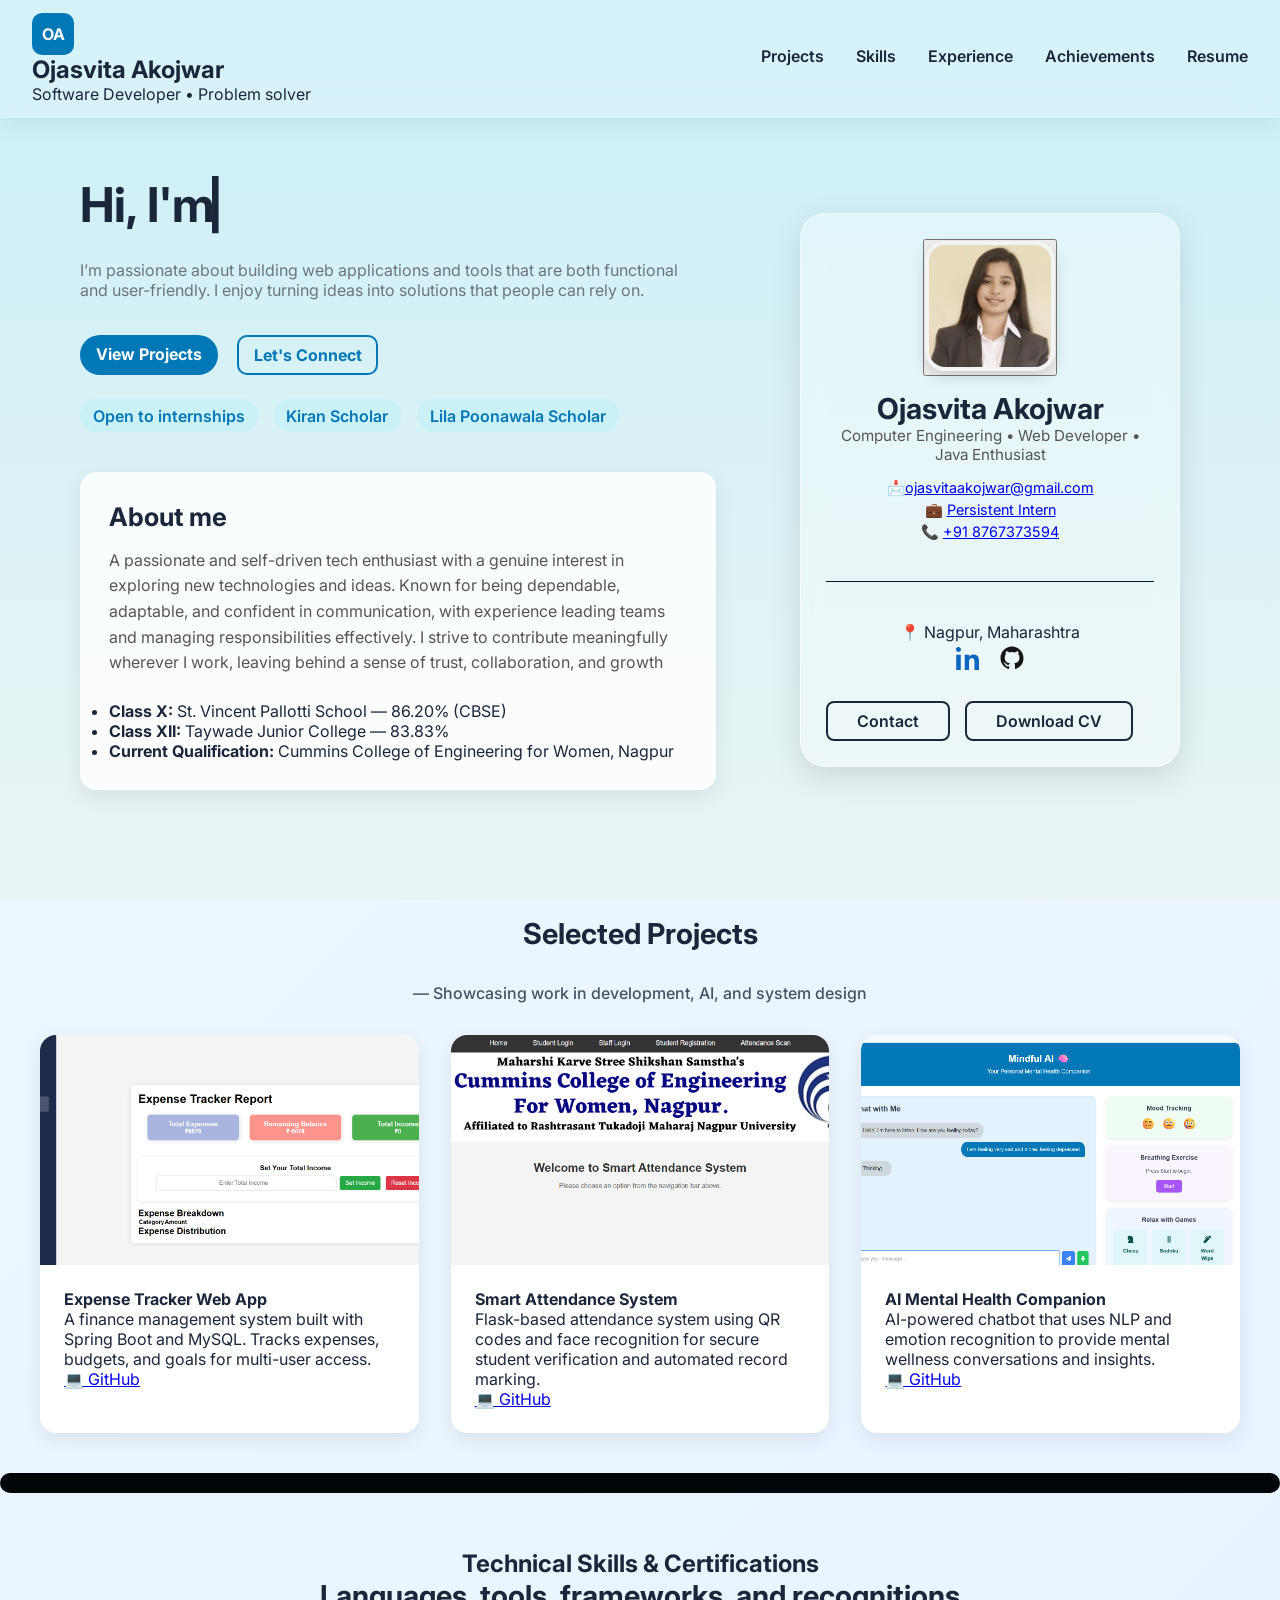
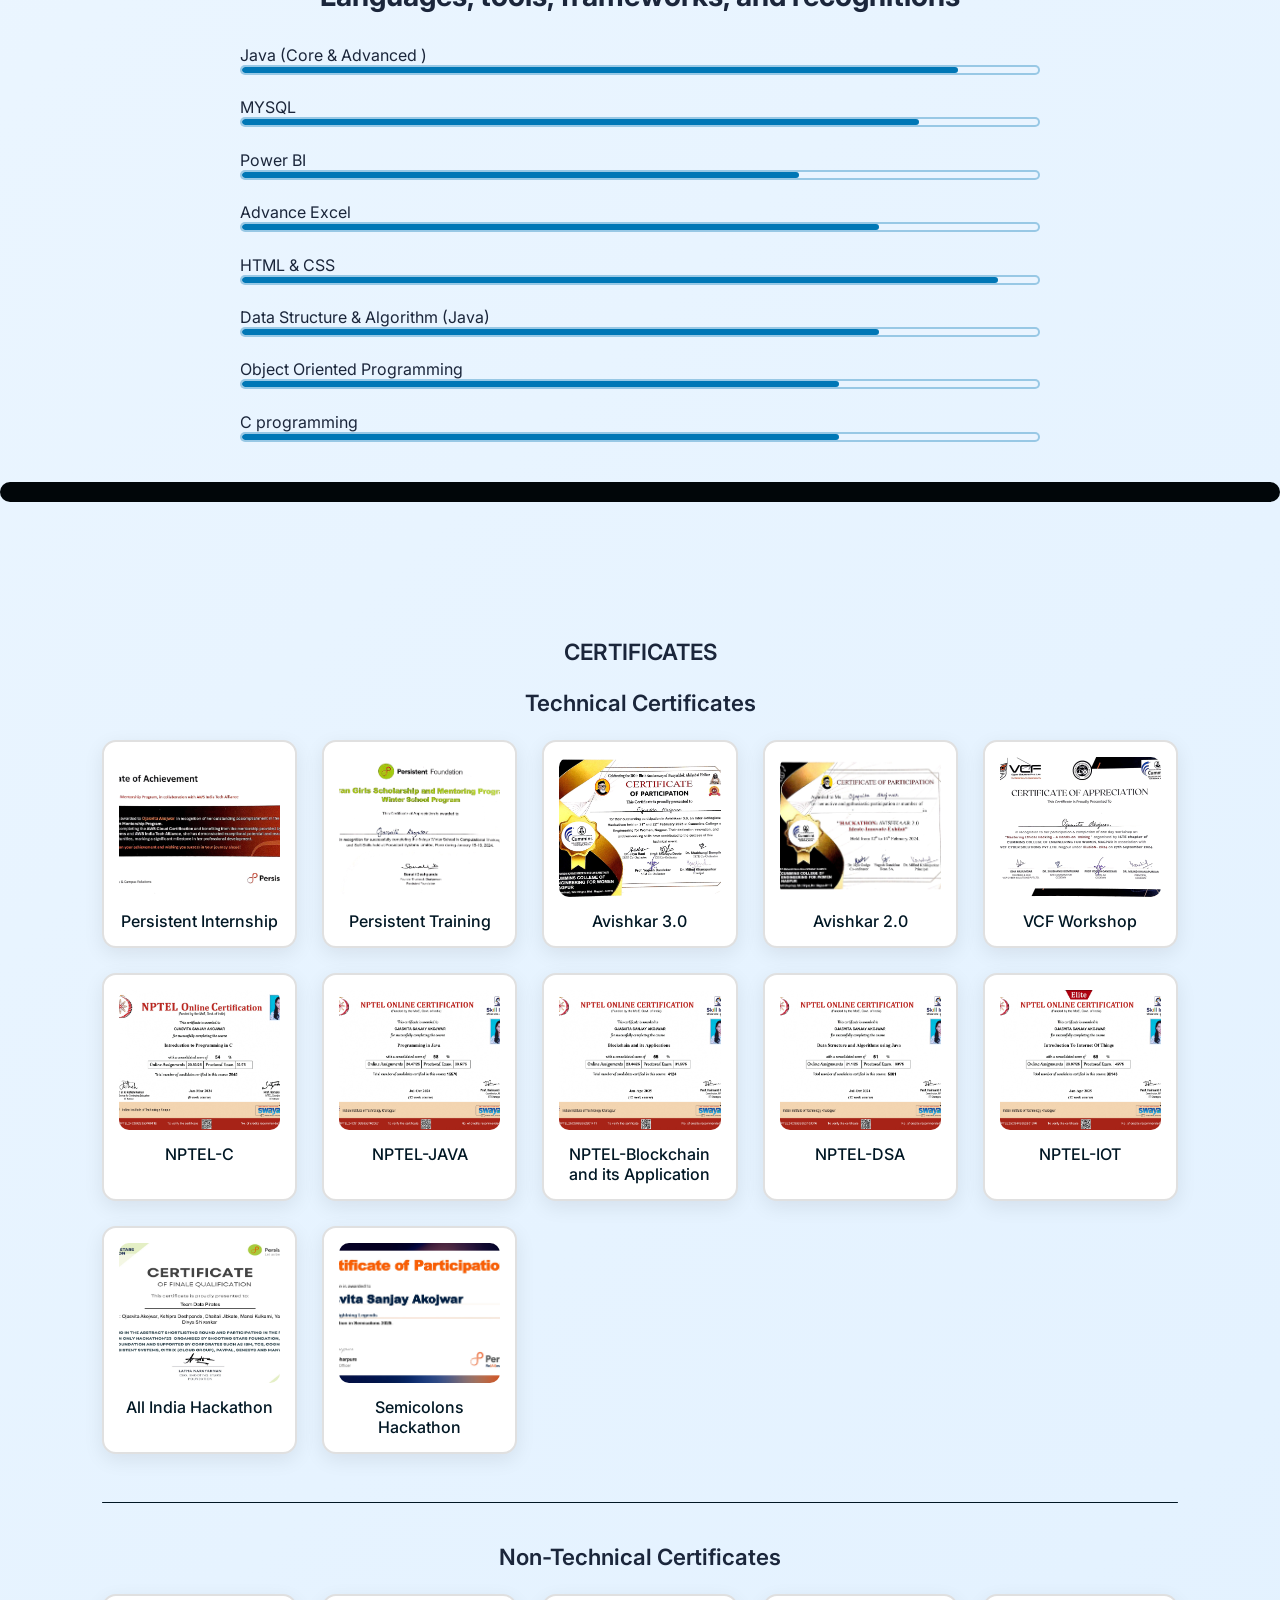
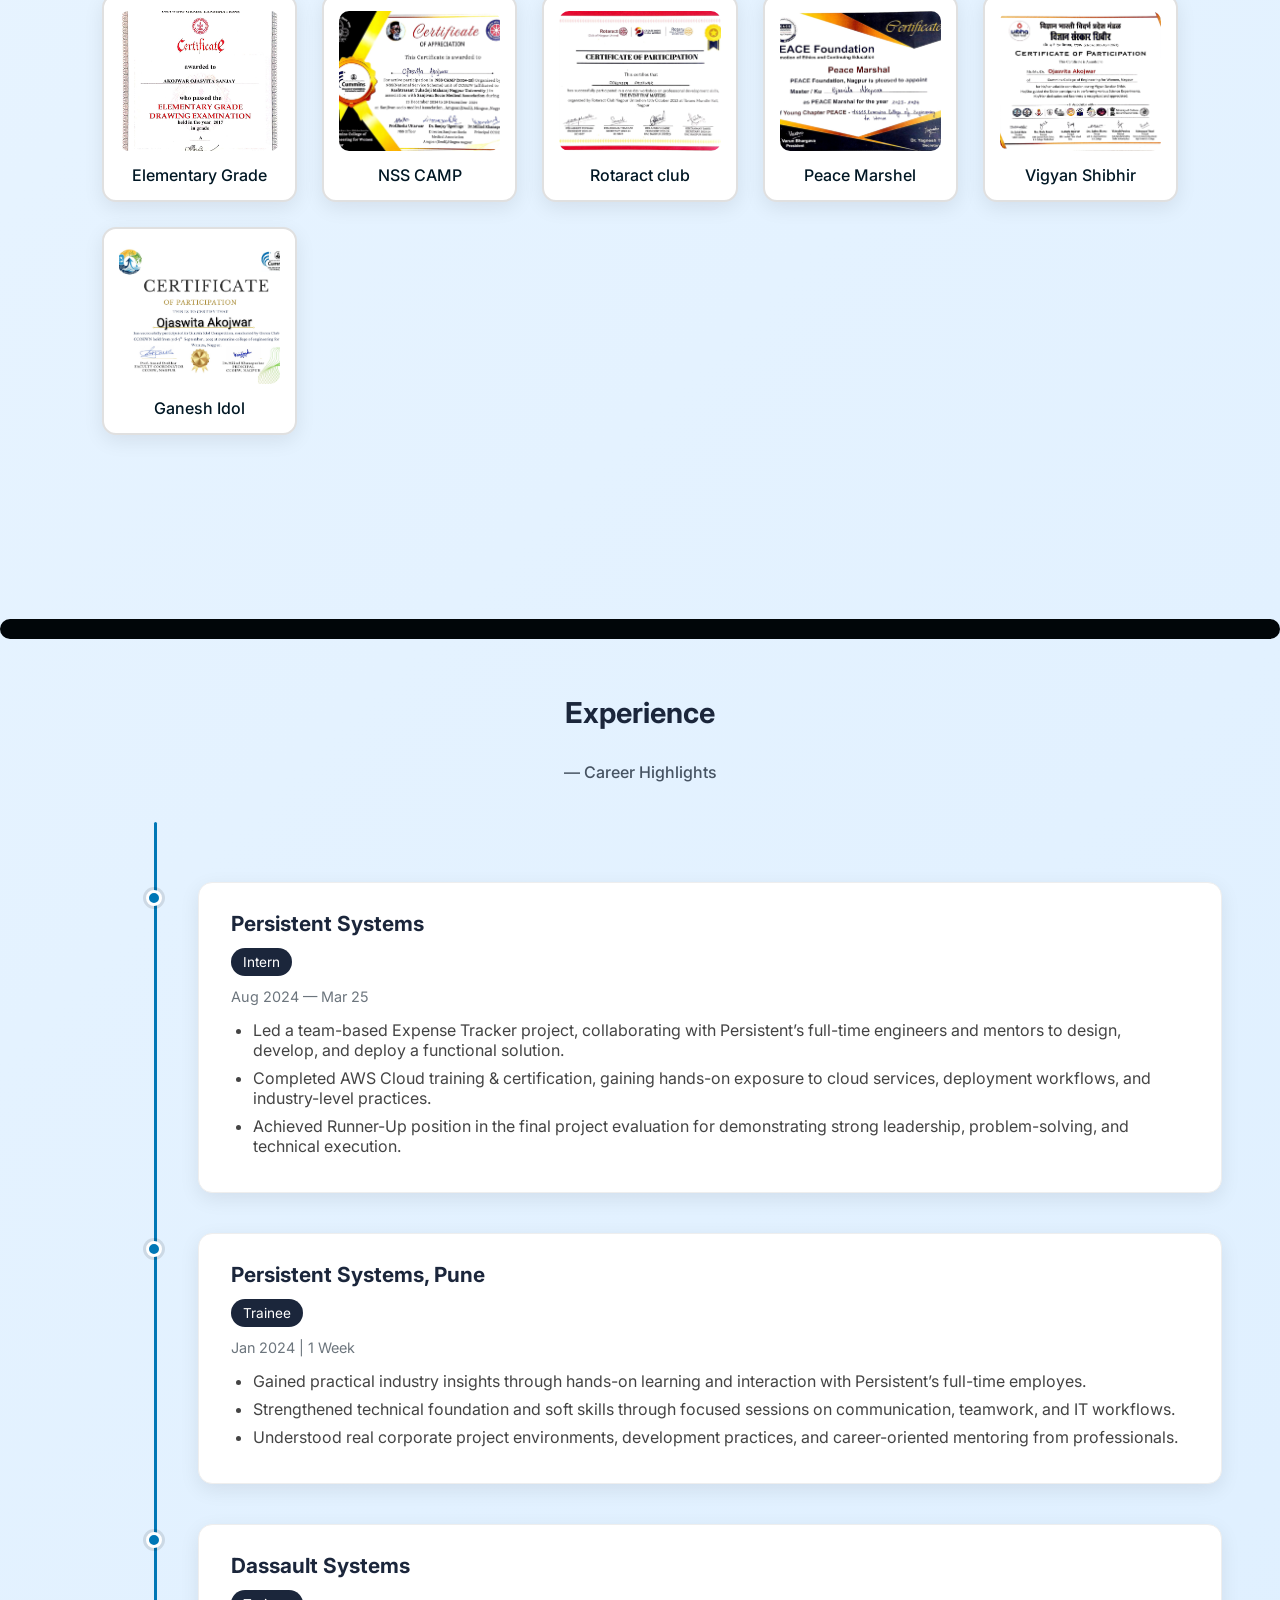
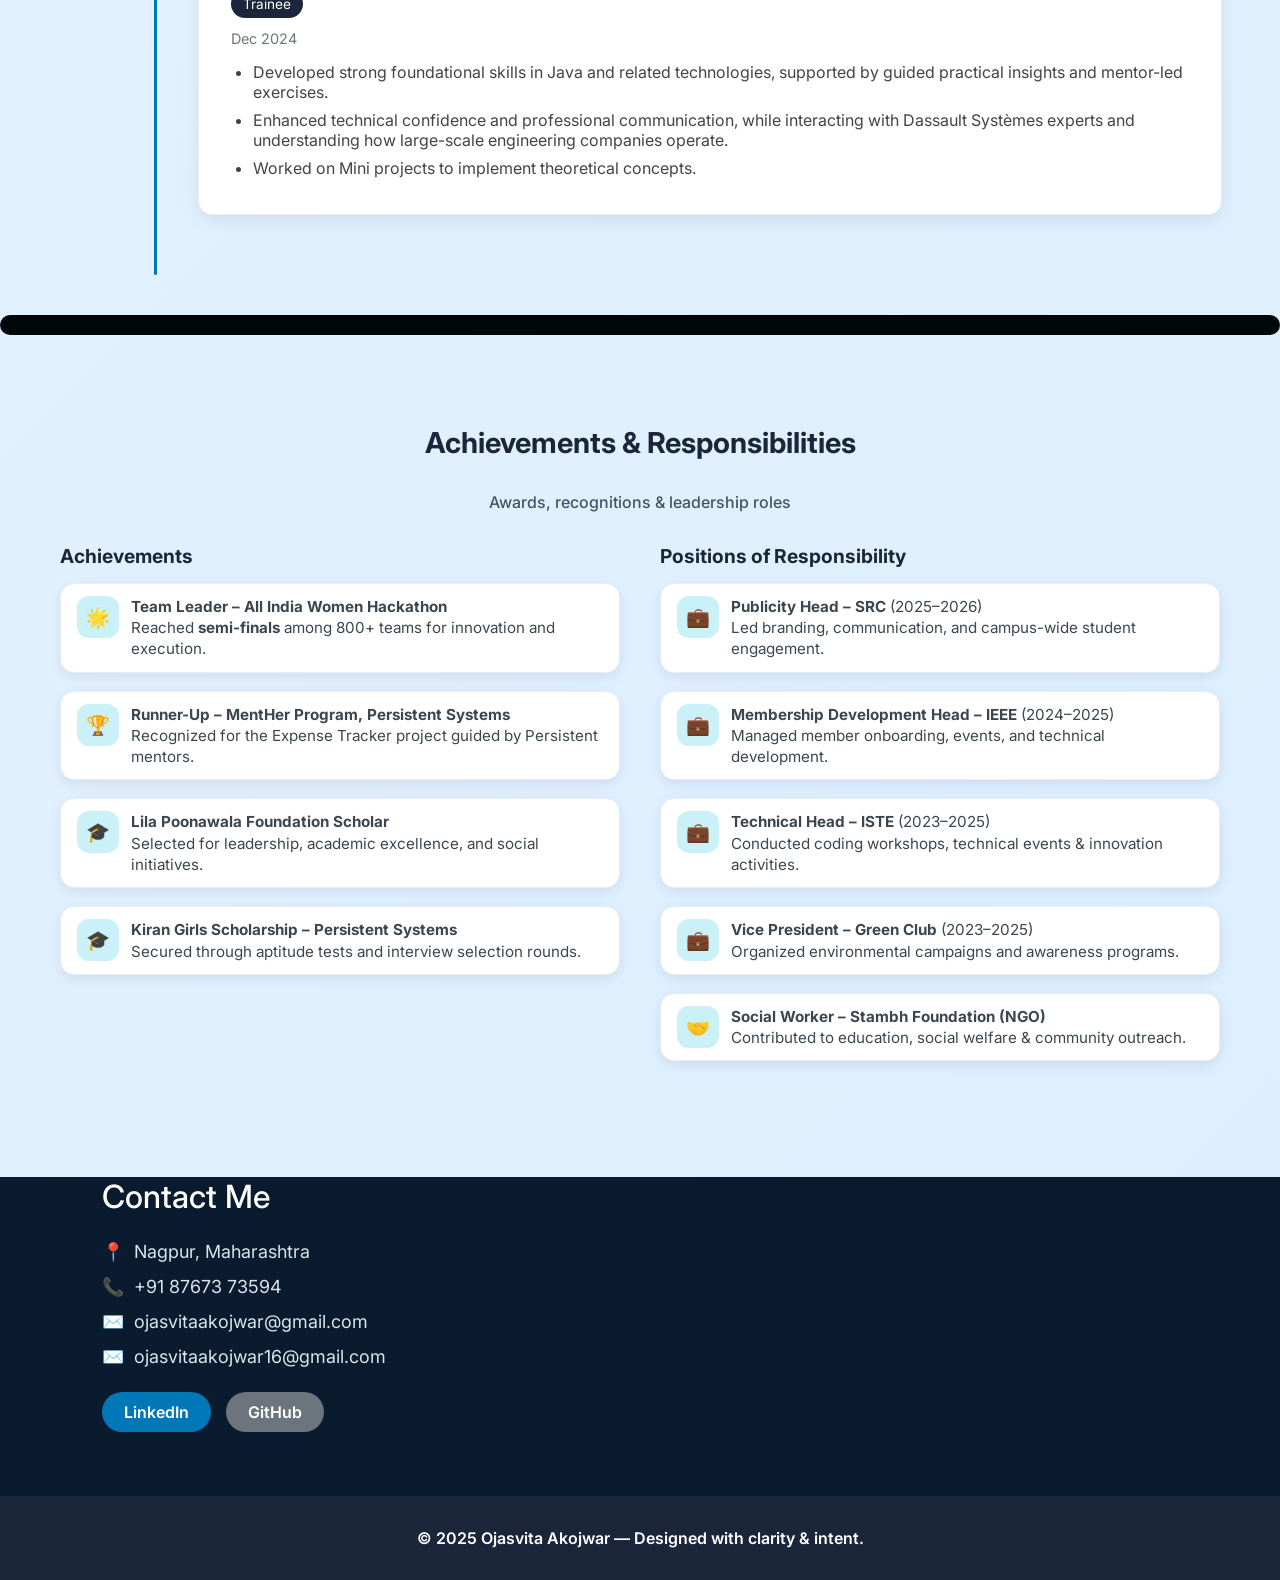
==== index.html @ 150f3ed6 "Final version ready for deployment" ====
<!doctype html>
<html lang="en">
<head>
  <meta charset="utf-8" />
  <meta name="viewport" content="width=device-width, initial-scale=1" />
  <title>Ojasvita Akojwar — Portfolio</title>
  <link href="https://fonts.googleapis.com/css2?family=Inter:wght@300;400;600;700;800&display=swap" rel="stylesheet">
  <link rel="stylesheet" href="style.css">
</head>

<body>
  <!-- NAVBAR -->
  <nav class="nav">
    <div class="container nav-inner">
      <div class="brand">
        <div class="logo-mark">OA</div>
        <div>
          <h1>Ojasvita Akojwar</h1>
          <p>Software Developer • Problem solver</p>
        </div>
      </div>

      <div class="nav-links">
        <a href="#projects">Projects</a>
        <a href="#skills">Skills</a>
        <a href="#experience">Experience</a>
        <a href="#achievements">Achievements</a>
           <a href="resume.pdf">Resume</a>
      </div>
    </div>
  </nav>

  <main class="container">
    <!-- HERO -->
    <header class="hero">
      <div class="hero-left">
      <h2 id="typed-sentence"></h2>


        <p class="lead">I’m passionate about building web applications and tools that are both functional and user-friendly. I enjoy turning ideas into solutions that people can rely on.</p>

        <div class="ctas">
          <a href="#projects" class="btn-primary">View Projects</a>
          <a href="#contact" class="btn-outline">Let's Connect</a>
        </div>

        <div class="chips">
          <div class="chip">Open to internships</div>
          <div class="chip">Kiran Scholar</div>
          <div class="chip">Lila Poonawala Scholar</div>
        </div>

        <div class="about">
          <div class="about-text">
            <h4>About me</h4>
            <p>A passionate and self-driven tech enthusiast with a genuine interest in
 exploring new technologies and ideas. Known for being dependable,
 adaptable, and confident in communication, with experience leading
 teams and managing responsibilities effectively. I strive to contribute
 meaningfully wherever I work, leaving behind a sense of trust,
 collaboration, and growth</p>
     <ul>
  <li><strong>Class X:</strong> St. Vincent Pallotti School — 86.20% (CBSE)</li>
  <li><strong>Class XII:</strong> Taywade Junior College — 83.83%</li>
  <li><strong>Current Qualification:</strong> Cummins College of Engineering for Women, Nagpur</li>
</ul>
          </div>
        </div>
      </div>

    <!-- Contact Card (replace existing hero-card contents with this) -->
    <div class="contact-card pro">
  <button class="photo-btn">
    <img id="profilePhoto" src="profile.jpg" alt="Ojasvita">
  </button>

  <h2 class="contact-name">Ojasvita Akojwar</h2>
  <p class="contact-tagline">Computer Engineering • Web Developer • Java Enthusiast</p>
  
 

  <div class="contact-info">
    <p>📩<a href="mailto:ojasvitaakojwar@gmail.com">ojasvitaakojwar@gmail.com</a></p>
    <p>💼 <a href="tel:+918767373594">Persistent Intern</a></p>
    <p>📞 <a href="tel:+918767373594">+91 8767373594</a></p>
    <p> <div class="divider"></div>📍 Nagpur, Maharashtra</p>
  </div>

  <div class="social-icons">
    <a href="https://www.linkedin.com/in/ojasvita-akojwar-b08a71256" target="_blank"><svg height="24" width="24" viewBox="0 0 24 24" fill="#0A66C2">
  <path d="M4.98 3.5C4.98 4.88 3.86 6 2.5 6S0 4.88 0 3.5 1.12 1 2.5 1s2.48 1.12 2.48 2.5zM.22 8.75h4.55V24H.22V8.75zM8.75 8.75h4.36v2.08h.06c.61-1.15 2.11-2.37 4.34-2.37 4.64 0 5.5 3.05 5.5 7.01V24h-4.55v-7.59c0-1.81-.03-4.14-2.52-4.14-2.52 0-2.9 1.96-2.9 3.99V24H8.75V8.75z"></path>
</svg>
</a>
    <a href="https://github.com/Ojasvita16/My-Projects" target="_blank"><svg height="24" width="24" viewBox="0 0 24 24" fill="#171515">
  <path d="M12 .5C5.73.5.5 5.73.5 12c0 5.08 3.29 9.39 7.86 10.92.58.11.79-.25.79-.56 0-.28-.01-1.02-.02-2-3.2.69-3.88-1.54-3.88-1.54-.53-1.33-1.3-1.68-1.3-1.68-1.06-.73.08-.72.08-.72 1.17.08 1.79 1.2 1.79 1.2 1.04 1.79 2.73 1.27 3.4.97.11-.75.41-1.27.74-1.56-2.55-.29-5.23-1.27-5.23-5.65 0-1.25.45-2.27 1.19-3.07-.12-.29-.52-1.47.11-3.06 0 0 .97-.31 3.18 1.17a11.1 11.1 0 0 1 5.8 0c2.2-1.48 3.17-1.17 3.17-1.17.64 1.59.24 2.77.12 3.06.74.8 1.19 1.82 1.19 3.07 0 4.39-2.69 5.35-5.25 5.63.42.36.8 1.08.8 2.18 0 1.58-.02 2.86-.02 3.25 0 .31.21.67.8.55A10.99 10.99 0 0 0 23.5 12c0-6.27-5.23-11.5-11.5-11.5z"/>
</svg>
</a>
 
  </div>

  <div class="contact-buttons">
    <a href="#contact" class="btn-outline-dark">Contact</a>
    <a href="Resume.pdf" target="_blank" class="btn-outline-dark">Download CV</a>
  </div>
</div>
 
    </header>
   

<!-- FULL SCREEN MODAL -->
<div id="photoModal" class="photo-modal">
  <button id="modalClose" class="modal-close">&times;</button>
  <img id="modalImage" alt="Profile Fullscreen">
</div>

<!-- 💻 PROJECTS SECTION -->


<section id="projects">
  
  <div class="section-title">
    <h3>Selected Projects</h3>
    <p>— Showcasing work in development, AI, and system design</p>
  </div>

  <div class="projects-grid">
    <!-- Project 1 -->
    <div class="project-card">
      <div class="project-img">
        <img src="expense-tracker.jpg" alt="Expense Tracker">
      </div>
      <div class="project-content">
        <h4>Expense Tracker Web App</h4>
        <p>A finance management system built with Spring Boot and MySQL.  
          Tracks expenses, budgets, and goals for multi-user access.</p>
  
        <div class="project-links">
      
          <a href="https://github.com/Ojasvita16/My-Projects" class="btn-code">💻 GitHub</a>
        </div>
      </div>
    </div>

    <!-- Project 2 -->
    <div class="project-card">
      <div class="project-img">
        <img src="qr-attendance.jpg" alt="Smart Attendance System">
      </div>
      <div class="project-content">
        <h4>Smart Attendance System</h4>
        <p>Flask-based attendance system using QR codes and face recognition for  
          secure student verification and automated record marking.</p>
        
        <div class="project-links">
       
          <a href="https://github.com/Ojasvita16/My-Projects" class="btn-code">💻 GitHub</a>
        </div>
      </div>
    </div>

    <!-- Project 3 -->
    <div class="project-card">
      <div class="project-img">
        <img src="mental-health.jpg" alt="AI Mental Health Companion">
      </div>
      <div class="project-content">
        <h4>AI Mental Health Companion</h4>
        <p>AI-powered chatbot that uses NLP and emotion recognition  
          to provide mental wellness conversations and insights.</p>
        <div class="project-links">
        
          <a href="https://github.com/Ojasvita16/My-Projects" class="btn-code">💻 GitHub</a>
        </div>
      </div>
    </div>
  </div>
  
</section>


    <!-- SKILLS -->
  <!-- ========================= -->
<!-- Skills & Certifications -->
<!-- ========================= -->
  <div class="section-divider"></div>
<section id="skills" class="skills-section">

  <div class="section-title">
    <h1>Technical Skills & Certifications</h1>
    <h3>Languages, tools, frameworks, and recognitions</h3>
  </div>

  <!-- TECHNICAL SKILLS -->
  <div class="skills-container">
    <div class="skill-item">
      <span> Java (Core & Advanced )</span>
      <div class="progress-bar"><div class="fill" style="width: 90%;"></div></div>
    </div>

    <div class="skill-item">
      <span>MYSQL</span>
      <div class="progress-bar"><div class="fill" style="width: 85%;"></div></div>
    </div>

     <div class="skill-item">
      <span>Power BI</span>
      <div class="progress-bar"><div class="fill" style="width: 70%;"></div></div>
    </div>

    <div class="skill-item">
      <span>Advance Excel</span>
      <div class="progress-bar"><div class="fill" style="width: 80%;"></div></div>
    </div>

    <div class="skill-item">
      <span> HTML & CSS</span>
      <div class="progress-bar"><div class="fill" style="width: 95%;"></div></div>
    </div>

    <div class="skill-item">
      <span>Data Structure & Algorithm (Java)</span>
      <div class="progress-bar"><div class="fill" style="width: 80%;"></div></div>
    </div>

     <div class="skill-item">
      <span>Object Oriented Programming</span>
      <div class="progress-bar"><div class="fill" style="width: 75%;"></div></div>
    </div>

    <div class="skill-item">
      <span>C programming</span>
      <div class="progress-bar"><div class="fill" style="width: 75%;"></div></div>
    </div>
  </div>

  <!-- CERTIFICATIONS -->
  <!-- ============================= -->
<!--      CERTIFICATES SECTION     -->
<!-- ============================= -->
   <div class="section-divider"></div>
<section id="certificates" class="cert-section">
  
  <div class="container">
        <h1 class="cert-title">CERTIFICATES</h1>
    
<h3 class="cert-subtitle">Technical Certificates</h3>
<div class="cert-grid">

  <div class="cert-card">
    <img src="tech1.jpeg" onclick="openCert(this.src)">
    <p class="cert-label">Persistent Internship</p>
  </div>

  <div class="cert-card">
    <img src="tech2.jpeg" onclick="openCert(this.src)">
    <p class="cert-label">Persistent Training</p>
  </div>

  <div class="cert-card">
    <img src="tech3.jpeg" onclick="openCert(this.src)">
    <p class="cert-label">Avishkar 3.0</p>
  </div>

  <div class="cert-card">
    <img src="tech4.jpeg" onclick="openCert(this.src)">
    <p class="cert-label">Avishkar 2.0</p>
  </div>

    <div class="cert-card">
    <img src="tech6.jpeg" onclick="openCert(this.src)">
    <p class="cert-label">VCF Workshop</p>
  </div>
    <div class="cert-card">
    <img src="tech7.jpg" onclick="openCert(this.src)">
    <p class="cert-label">NPTEL-C </p>
  </div>
  
    <div class="cert-card">
    <img src="tech9.jpg" onclick="openCert(this.src)">
    <p class="cert-label">NPTEL-JAVA</p>
  </div>
    <div class="cert-card">
    <img src="tech10.jpg" onclick="openCert(this.src)">
    <p class="cert-label">NPTEL-Blockchain and its Application</p>
  </div>
    <div class="cert-card">
    <img src="tech11.jpg" onclick="openCert(this.src)">
    <p class="cert-label">NPTEL-DSA</p>
  </div>
    <div class="cert-card">
    <img src="tch12.jpg" onclick="openCert(this.src)">
    <p class="cert-label">NPTEL-IOT</p>
  </div>
    <div class="cert-card">
    <img src="tech13.jpg" onclick="openCert(this.src)">
    <p class="cert-label">All India Hackathon</p>
  </div>
    <div class="cert-card">
    <img src="tech14.jpg" onclick="openCert(this.src)">
    <p class="cert-label">Semicolons Hackathon</p>
  </div>
</div>

<div class="divider"></div>

  
<!-- NON-TECHNICAL CERTIFICATES -->
 <h3 class="cert-subtitle">Non-Technical Certificates</h3>
  <div class="cert-grid">
  <div class="cert-card">
    <img src="ntech0.jpeg" onclick="openCert(this.src)">
    <p class="cert-label">Elementary Grade</p>
  </div>

  <div class="cert-card">
    <img src="ntech1.jpeg" onclick="openCert(this.src)">
    <p class="cert-label">NSS CAMP</p>
  </div>

  <div class="cert-card">
    <img src="ntech3.jpeg" onclick="openCert(this.src)">
    <p class="cert-label">Rotaract club</p>
  </div>

  <div class="cert-card">
    <img src="ntech4.jpeg" onclick="openCert(this.src)">
    <p class="cert-label">Peace Marshel</p>
  </div>

    <div class="cert-card">
    <img src="ntech5.jpeg" onclick="openCert(this.src)">
    <p class="cert-label">Vigyan Shibhir</p>
  </div>
    <div class="cert-card">
    <img src="ntech6.jpeg" onclick="openCert(this.src)">
    <p class="cert-label">Ganesh Idol</p>
  </div>
    </div>
      </div>

</section>






<!-- FULLSCREEN POPUP FOR CERTIFICATES -->
<!-- Fullscreen Modal for Certificates -->
<div id="certModal" class="img-modal">
  <span id="certClose" class="close-btn">&times;</span>
  <img id="certModalImg" class="modal-content">
</div>

<div class="section-divider"></div>
<section id="experience">

  <div class="section-title">
    <h3>Experience</h3>
    <p>— Career Highlights</p>
  </div>

  <div class="timeline">

    <!-- EXPERIENCE 1 -->
    <div class="timeline-item">
      <div class="timeline-dot"></div>
      <div class="timeline-content">
        <h4>Persistent Systems</h4>
        <span class="timeline-role">Intern</span>
        <p class="timeline-duration">Aug 2024 — Mar 25</p>

        <ul>
          <li>Led a team-based Expense Tracker project, collaborating  with Persistent’s full-time engineers and mentors to design, develop, and deploy a functional solution.</li>
          <li>Completed AWS Cloud training & certification, gaining hands-on exposure to cloud services, deployment workflows, and industry-level practices.</li>
          <li>Achieved Runner-Up position in the final project evaluation for demonstrating strong leadership, problem-solving, and technical execution.</li>
        </ul>
      </div>
    </div>

     <div class="timeline-item">
      <div class="timeline-dot"></div>
      <div class="timeline-content">
        <h4>Persistent Systems, Pune</h4>
        <span class="timeline-role">Trainee</span>
        <p class="timeline-duration">Jan 2024 | 1 Week</p>

        <ul>
          <li>Gained practical industry insights through hands-on learning and interaction with Persistent’s full-time employes.</li>
          <li>Strengthened technical foundation and soft skills through focused sessions on communication, teamwork, and IT workflows.</li>
          <li>Understood real corporate project environments, development practices, and career-oriented mentoring from professionals.</li>
        </ul>
      </div>
    </div>

    <!-- EXPERIENCE 3 -->
    <div class="timeline-item">
      <div class="timeline-dot"></div>
      <div class="timeline-content">
        <h4>Dassault Systems</h4>
        <span class="timeline-role">Trainee</span>
        <p class="timeline-duration">Dec 2024</p>

        <ul>
          <li>Developed strong foundational skills in Java and related technologies, supported by guided practical insights and mentor-led exercises.</li>
          <li>Enhanced technical confidence and professional communication, while interacting with Dassault Systèmes experts and understanding how large-scale engineering companies operate.</li>
          <li>Worked on Mini projects to implement theoretical concepts.</li>
        </ul>
      </div>
    </div>

  </div>
</section>

    <!-- ACHIEVEMENTS -->
     <div class="section-divider"></div>
   <section id="achievements">
  <div class="section-title">
    <h3>Achievements & Responsibilities</h3>
    <p>Awards, recognitions & leadership roles</p>
  </div>

  <div class="achievements-wrapper">

    <!-- Achievements Column -->
    <div class="achievements-col">
      <h4 class="sub-heading">Achievements</h4>

      <div class="achv-card">
        <span class="achv-icon">🌟</span>
        <p><b>Team Leader – All India Women Hackathon</b><br>
        Reached <b>semi-finals</b> among 800+ teams for innovation and execution.</p>
      </div>

      <div class="achv-card">
        <span class="achv-icon">🏆</span>
        <p><b>Runner-Up – MentHer Program, Persistent Systems</b><br>
        Recognized for the Expense Tracker project guided by Persistent mentors.</p>
      </div>

      <div class="achv-card">
        <span class="achv-icon">🎓</span>
        <p><b>Lila Poonawala Foundation Scholar</b><br>
        Selected for leadership, academic excellence, and social initiatives.</p>
      </div>

      <div class="achv-card">
        <span class="achv-icon">🎓</span>
        <p><b>Kiran Girls Scholarship – Persistent Systems</b><br>
        Secured through aptitude tests and interview selection rounds.</p>
      </div>
    </div>

    <!-- Positions of Responsibility Column -->
    <div class="achievements-col">
      <h4 class="sub-heading">Positions of Responsibility</h4>

      <div class="achv-card">
        <span class="achv-icon">💼</span>
        <p><b>Publicity Head – SRC</b> (2025–2026)<br>
        Led branding, communication, and campus-wide student engagement.</p>
      </div>

      <div class="achv-card">
        <span class="achv-icon">💼</span>
        <p><b>Membership Development Head – IEEE</b> (2024–2025)<br>
        Managed member onboarding, events, and technical development.</p>
      </div>

      <div class="achv-card">
        <span class="achv-icon">💼</span>
        <p><b>Technical Head – ISTE</b> (2023–2025)<br>
        Conducted coding workshops, technical events & innovation activities.</p>
      </div>

      <div class="achv-card">
        <span class="achv-icon">💼</span>
        <p><b>Vice President – Green Club</b> (2023–2025)<br>
        Organized environmental campaigns and awareness programs.</p>
      </div>

      <div class="achv-card">
        <span class="achv-icon">🤝</span>
        <p><b>Social Worker – Stambh Foundation (NGO)</b><br>
        Contributed to education, social welfare & community outreach.</p>
      </div>

    </div>

  </div>
</section>




    <!-- CONTACT -->
    
     <section id="contact">
     
  <div class="contact-wrapper">

    <h2>Contact Me</h2>

    <div class="contact-item">
      📍 <span>Nagpur, Maharashtra</span>
    </div>

    <div class="contact-item">
      📞 <a href="tel:+918767373594">+91 87673 73594</a>
    </div>

    <div class="contact-item">
      ✉️ <a href="mailto:ojasvitaakojwar@gmail.com">ojasvitaakojwar@gmail.com</a>
    </div>

    <div class="contact-item">
      ✉️ <a href="mailto:ojasvitaakojwar16@gmail.com">ojasvitaakojwar16@gmail.com</a>
    </div>

    <div class="contact-buttons">
      <a href="https://www.linkedin.com/in/ojasvita-akojwar-b08a71256" class="btn-linkedin" target="_blank">LinkedIn</a>
      <a href="https://github.com/Ojasvita16/My-Projects" class="btn-github" target="_blank">GitHub</a>
    </div>

  </div>
</section>
 </main>
<footer>
  © 2025 Ojasvita Akojwar — Designed with clarity & intent.
  
</footer>
 
<script>
  // PROFILE PHOTO MODAL (works with #profilePhoto, #photoModal, #modalImage, #modalClose)
  document.addEventListener('DOMContentLoaded', () => {
    const photoBtn = document.getElementById("profilePhoto");
    const modal = document.getElementById("photoModal");
    const modalImg = document.getElementById("modalImage");
    const closeBtn = document.getElementById("modalClose");

    if (photoBtn && modal && modalImg && closeBtn) {
      photoBtn.addEventListener('click', function () {
        modal.style.display = 'flex';
        modalImg.src = this.src;
      });
      closeBtn.addEventListener('click', () => modal.style.display = 'none');
      modal.addEventListener('click', (e) => { if (e.target === modal) modal.style.display = 'none'; });
    }

    // Support inline onclick="openCert(this.src)" used on your cert images
    window.openCert = function(src) {
      const certModal = document.getElementById("certModal");
      const certModalImg = document.getElementById("certModalImg");
      if (!certModal || !certModalImg) return;
      certModalImg.src = src;
      certModal.style.display = 'flex';
    };

    // Cert modal close
    const certClose = document.getElementById("certClose");
    const certModal = document.getElementById("certModal");
    if (certClose && certModal) {
      certClose.addEventListener('click', () => certModal.style.display = 'none');
      certModal.addEventListener('click', (e) => { if (e.target === certModal) certModal.style.display = 'none'; });
    }
  });

  const typed = document.getElementById("typed-sentence");

const part1 = "Hi, I'm "; // normal color
const part2 = "Ojasvita Akojwar"; // blue color
const speed = 150;

function typeSentence() {
  typed.innerHTML = "";
  typed.classList.remove("fade-out");

  let index1 = 0;
  let index2 = 0;

  const part1Interval = setInterval(() => {
    typed.innerHTML += `<span class="normal">${part1[index1]}</span>`;
    index1++;
    if (index1 === part1.length) {
      clearInterval(part1Interval);

      const nameSpan = document.createElement("span");
      nameSpan.classList.add("name");
      typed.appendChild(nameSpan);

      const part2Interval = setInterval(() => {
        nameSpan.textContent += part2[index2];
        index2++;
        if (index2 === part2.length) {
          clearInterval(part2Interval);

          // wait then fade out
          setTimeout(() => {
            typed.classList.add("fade-out");
            setTimeout(typeSentence, 1000); // restart
          }, 1500);
        }
      }, speed);
    }
  }, speed);
}

typeSentence();




</script>



</body>
---- style.css ----
/* =========================================
   GLOBAL
========================================= */
:root {
  --navy: #1b263b;
  --blue: #0077b6;
  --light-blue: #caf0f8;
  --muted: #6c757d;
  --white: #ffffff;
  --shadow: 0 6px 20px rgba(0, 0, 0, 0.08);
}

* {
  margin: 0;
  padding: 0;
  box-sizing: border-box;
}

html,body {
  font-family: "Inter", sans-serif;
  scroll-behavior: smooth;
  color: var(--navy);
  background: linear-gradient(135deg, #eef7ff 0%, #dceeff 100%);

}

/* =========================================
   NAVBAR
========================================= */

.nav {
  position: fixed;
  top: 0;
  left: 0;
  width: 100%;

  background: rgba(255, 255, 255, 0.20); /* 20% white - transparent */
  backdrop-filter: blur(18px);           /* glass blur */
  -webkit-backdrop-filter: blur(18px);   /* safari support */

  box-shadow: 0 4px 25px rgba(0,0,0,0.08);
  z-index: 999;

  border-bottom: 1px solid rgba(255, 255, 255, 0.25); /* soft border */
}


.nav-inner {
  max-width: 1300px;
  margin: auto;
  display: flex;
  justify-content: space-between;
  align-items: center;
  padding: 0.8rem 2rem;   /* better height spacing */
}

.logo-mark {
  background: var(--blue);
  color: white;
  font-weight: 700;
  width: 42px;
  height: 42px;
  display: flex;
  align-items: center;
  justify-content: center;
  border-radius: 10px;
}

/* ----------------------------
      NAV LINKS
----------------------------- */
.nav-links {
  display: flex;
  gap: 2rem;             /* MORE spacing between tabs */
  align-items: center;
}

.nav-links a {
  text-decoration: none;
  font-weight: 600;
  color: var(--navy);
  padding-bottom: 5px;    /* add spacing for underline hover */
  position: relative;
  transition: 0.3s ease;
}

/* Stylish underline hover */
.nav-links a::after {
  content: "";
  position: absolute;
  left: 0;
  bottom: 0;
  width: 0%;
  height: 3px;
  background: var(--blue);
  border-radius: 5px;
  transition: width 0.3s ease;
}

.nav-links a:hover::after {
  width: 100%;            /* beautiful animated underline */
}
btn-primary { background: var(--blue); color: white; padding: 0.55rem 1rem; border-radius: 999px; font-weight: 700; text-decoration: none; } .btn-primary.dark { background: var(--navy); } .btn-outline { border: 2px solid var(--blue); color: var(--blue); border-radius: 10px; padding: 0.5rem 0.9rem; font-weight: 700; text-decoration: none; transition: 0.3s; } .btn-outline:hover { background: var(--blue); color: white; }  
.ctas .btn-primary {
  background: var(--blue) !important;
  color: white !important;
  padding: 0.55rem 1rem !important;
  border-radius: 999px !important;
  font-weight: 700 !important;
  text-decoration: none !important;
}

/* GRID LAYOUT */
.hero {
  display: grid;
  grid-template-columns: 1fr 420px;
  gap: 4rem;
  padding: 11rem 5rem 6rem;
  min-height: 100vh;
  align-items: flex-start;
  background: linear-gradient(180deg, var(--light-blue), #eaf4f4);
}

/* LEFT CONTENT */
.hero-left h2 {
  font-size: 3.2rem;
  font-weight: 800;
  margin-bottom: 1.4rem;
}

.hero-left .accent {
  color: var(--blue);
}

.lead {
  margin-bottom: 2.2rem;
  color: var(--muted);
  max-width: 60ch;
}



/* Make CTA buttons rounded & premium */
.ctas { display: flex; flex-wrap: wrap; gap: 1.2rem; margin-bottom: 20px; }
/* Primary Button */


.chips { display: flex; flex-wrap: wrap; gap: 1rem; margin-top: 1.5rem; } 
.chip { background: var(--light-blue); padding: 0.4rem 0.8rem; border-radius: 20px; font-weight: 600; color: var(--blue); }





/* ABOUT BOX — PROFESSIONAL */
.about {
  background: #ffffffd9;
  padding: 1.8rem;
  border-radius: 16px;
  box-shadow: var(--shadow);
  margin-top: 2.5rem;
  display: flex;
  gap: 1.4rem;
  align-items: center;
  max-width: 650px;
}



/* RIGHT CARD — PREMIUM LOOK */
/* ---- Contact Card (professional + themed) ---- */
/* Glass Contact Card */
.contact-card.pro {
  width: 380px;
  padding: 25px;
  text-align: center;
  border-radius: 25px;
  background: rgba(255, 255, 255, 0.35);
  backdrop-filter: blur(12px);
  box-shadow: 0 8px 30px rgba(0, 0, 0, 0.12);
  border: 1px solid rgba(255, 255, 255, 0.5);
  margin: auto;
}

.contact-card .photo-btn img {
  width: 130px;
  height: 130px;
  border-radius: 20px;
  object-fit: cover;
  cursor: pointer;
  transition: transform .3s ease;
  box-shadow: 0 5px 15px rgba(0,0,0,0.15);
}
.contact-card .photo-btn img:hover {
  transform: scale(1.05);
}

.contact-name {
  font-size: 1.8rem;
  font-weight: 700;
  color: #1b263b;
  margin-top: 15px;
}

.contact-tagline {
  font-size: 0.95rem;
  color: #555;
  margin-bottom: 15px;
}

.divider {
  width: 80%;
  height: 1px;
  background: #d0d0d0;
  margin: 10px auto 15px;
}

.contact-info p {
  margin: 4px 0;
  color: #333;
  font-size: 0.9rem;
}

.social-icons a {
  font-size: 1.5rem;
  margin: 0 8px;
  display: inline-block;
  transition: transform .2s;
}
.social-icons a:hover {
  transform: scale(1.15);
}

.contact-buttons {
  margin-top: 15px;
}

.btn-outline-dark {
  border: 2px solid #1b263b;
  padding: 8px 29px;
  border-radius: 8px;
  color: #1b263b;
  text-decoration: none;
  text-align: center;
  font-weight: 600;
}
.btn-outline-dark:hover {
  background: #1b263b;
  color: white;
}




/* =========================================
   UNIVERSAL SECTION STYLE (FIXED)
========================================= */
section {
  width: 100%;
   padding: 1rem 0rem 0rem;
  min-height: auto;
}


/* ======== BEAUTIFUL BLUE GRADIENT DIVIDER BETWEEN SECTIONS ======== */
/* =========================================
   PROFESSIONAL CURVED DARK SECTION DIVIDERS
========================================= */

/* =========================================
   PROFESSIONAL CURVED DIVIDER
========================================= */
.section-divider {
    width: 100%;           /* or 100% if you want full width */
    height: 20px;          /* thickness */
    background-color: #010609;  /* blue shade to match your theme */
        /* space above and below, centered */
    border-radius: 40px;
                     /* Divider height */
                 /* Dark color */
  /* CURVE effect */
  margin: 40px 0;   /* optional smooth edges */
}
/*between certificates*/
.divider {
  width: 100%;
  height: 1px;
  background: #011724;
  border-radius: 50px;  /* slight curve on the edges */
  margin: 40px 0;
}

#typed-sentence {
  white-space: nowrap;
  overflow: hidden;
  display: inline-block;
  font-weight: 700;
  font-size: 3rem; /* increased size */
  line-height: 1.2;
  position: relative;
  padding-right: 10px; /* space for cursor so it doesn't overlap */
}

#typed-sentence .name {
  color: var(--blue);
}

#typed-sentence .normal {
  color: var(--navy);
}

/* blinking cursor */
#typed-sentence::after {
  content: '|';
  position: absolute;
  right: 0;
  top: 0;
  font-weight: 700;
  font-size: 3rem; /* match text size */
  animation: blink 0.7s infinite;
}

@keyframes blink {
  0%, 50%, 100% { opacity: 1; }
  25%, 75% { opacity: 0; }
}

/* fade out animation */
.fade-out {
  animation: fadeOut 1s forwards;
}

@keyframes fadeOut {
  0% { opacity: 1; }
  100% { opacity: 0; }
}





/* =========================================
   PROJECTS SECTION — CLEANED
========================================= */
.section-title p,h3 { 
  font-weight: 500;
  color: var(--black);
  margin-bottom: 2rem;
   text-align: center;
}
.projects-grid {
  display: grid;
  grid-template-columns: repeat(auto-fit, minmax(320px, 1fr));
  gap: 2rem;
  
  min-height: auto;
  max-width: 1200px;
  margin: 0 auto;
}

.project-card {
  background: white;
  border-radius: 16px;
  overflow: hidden;
  box-shadow: var(--shadow);
  transition: 0.3s;
}

.project-card:hover {
  transform: translateY(-6px);
  box-shadow: 0 10px 30px rgba(0, 0, 0, 0.12);
}

.project-img {
  height: 230px;
  overflow: hidden;
}

.project-img img {
  width: 100%;
  height: 100%;
  object-fit: cover;
  transition: 0.4s;
}

.project-card:hover img {
  transform: scale(1.1);
}

.project-content {
  padding: 1.5rem;
}

/* =========================================
   SKILLS SECTION — CLEANED
========================================= */

/* =========================================
   FIXED — Section Title Styling
========================================= */
.section-title p,
.section-title h3 { 
  font-weight: 500;
  color: var(--black);
  margin-bottom: 2rem;
  text-align: center;
}


.skills-container {
  width: 100%;

  height: auto;
  min-height: auto;
  max-width: 800px;
  margin: auto;
}

.skill-item {
  margin-bottom: 1.4rem;
}

.progress-bar {
  height: 10px;
  background: #e9f4ff;
  border-radius: 999px;
  overflow: hidden;
  border: 2px solid rgba(0, 119, 182, 0.35); /* subtle blue border */
}

.progress-bar .fill {
  height: 100%;
  background: var(--blue);
  border-radius: 999px;
}

/* =========================================
   CERTIFICATE SECTION — FIXED & ALIGNED
========================================= */
/* Center the whole certificate section */
.cert-section {
  padding: 6rem 8vw;
  text-align: center;
}

/* Fix heading alignment */
.cert-section h1, 
.cert-section h3 {
  font-size: 1.4rem;
  font-weight: 600;
  color: var(--black);
  margin-bottom: 1.5rem;
  text-align: center;
}

/* Ensure certificate grids stay centered */
.cert-grid {
  display: grid;
  grid-template-columns: repeat(auto-fit, minmax(180px, 1fr));
  gap: 25px;
  justify-content: center;
  width: 100%;
  max-width: 1100px;
  margin: 0 auto 3rem auto; /* Centers the grid */
}

/* Auto height card (fixed issue) */
.cert-card {
  background: #ffffff;
  border-radius: 14px;
  padding: 15px;
  border: 2px solid #e0e0e0;
  box-shadow: 0 6px 20px rgba(0,0,0,0.08);
  text-align: center;
  transition: transform 0.3s ease;
  height: auto;          /* <-- FIX: removes tall box */
}

/* Image sizing inside card */
.cert-card img {
  width: 100%;
  height: 140px;
  border-radius: 10px;
  object-fit: cover;
  cursor: pointer;
}

/* Label styling */
.cert-label {
  margin-top: 10px;
  font-size: 1rem;
  font-weight: 500;
  color:#011724;
}
.cert-card {
  background: #ffffff;
  border-radius: 14px;
  padding: 15px;
  border: 2px solid #e0e0e0;
  box-shadow: 0 6px 20px rgba(0,0,0,0.08);
  text-align: center;
  
  transition: transform 0.35s ease, box-shadow 0.35s ease;
}

/* ✨ Smooth lifting effect */
.cert-card:hover {
  transform: translateY(-10px) scale(1.03);
  box-shadow: 0 10px 30px rgba(0,0,0,0.15);
}

/* ✨ Image zoom on hover */
.cert-card img {
  width: 100%;
  height: 140px;
  border-radius: 10px;
  object-fit: cover;
  cursor: pointer;
  transition: transform 0.4s ease;
}

.cert-card:hover img {
  transform: scale(1.08);
}

.cert-card:hover {
  box-shadow: 0 12px 32px rgba(0, 119, 182, 0.3); /* Blue glow */
}



/* TIMELINE CONTAINER */
.timeline {
  position: relative;
  width: 100%;
  padding: 20px 0;
  margin-top: 40px;
}

/* Vertical line on the LEFT of centered content */
.timeline::before {
  content: "";
  position: absolute;
  left: 12%;                    /* Line at left side */
  top: 0;
  width: 3px;
  height: 100%;
  background: var(--blue);
  border-radius: 10px;
}

/* Timeline item */
.timeline-item {
  position: relative;
  margin: 40px 0;
}

/* Dot positioned on line */
.timeline-dot {
  position: absolute;
  left: 12%;
  transform: translateX(-50%);
  width: 16px;
  height: 16px;
  background: var(--blue);
  border: 3px solid #fff;
  border-radius: 50%;
  box-shadow: 0 0 0 3px rgba(0,0,0,0.1);
  top: 8px;
}

/* TIMELINE CONTENT CARD (centered!) */
.timeline-content {
  background: #fff;
  width: 80%;
  max-width: 1300px;
                /* CENTER CARD */
  padding: 28px 32px;
  border-radius: 14px;
  box-shadow: var(--shadow);
  border: 1px solid #eee;
  position: relative;
  left: 15.5%;                     /* shift a bit right so card doesn’t overlap line */
  transition: 0.3s ease;
}

.timeline-content:hover {
  transform: translateY(-4px);
}

/* Text */
.timeline-content h4 {
  margin-bottom: 12px;
  font-size: 1.3rem;
}

.timeline-role {
  display: inline-block;
  background: var(--navy);
  color: #fff;
  padding: 6px 12px;
  border-radius: 16px;
  font-size: 0.85rem;
  margin-bottom: 12px;
}

.timeline-duration {
  font-size: 0.9rem;
  color: var(--muted);
  margin-bottom: 15px;
}

.timeline-content ul {
  padding-left: 22px;
}

.timeline-content li {
  margin-bottom: 8px;
  color: #444;
}

/* MOBILE RESPONSIVE */
@media (max-width: 768px) {
  .timeline::before,
  .timeline-dot {
    left: 12%;
  }
  
  .timeline-content {
    width: 80%;
    left: 5%;
  }
}

/* =============================
   ACHIEVEMENTS SECTION
============================= */

#achievements {
  padding: 50px 0;
}

.section-title {
  text-align: center;
  margin-bottom: 30px;
}

.section-title h3 {
  font-size: 1.8rem;
  font-weight: 700;
  color: #1b263b;
}

.section-title p {
  font-size: 1rem;
  color: #465362;
}

/* GRID LAYOUT — TWO COLUMNS */
.achievements-wrapper {
  max-width: 1200px;
  margin: auto;
  display: grid;
  grid-template-columns: 1fr 1fr;
  column-gap: 40px;        /* SPACE BETWEEN LEFT & RIGHT */
  row-gap: 20px;
  padding: 0 20px;
}

.sub-heading {
  font-size: 1.2rem;
  font-weight: 700;
  margin-bottom: 15px;
  color: #1b263b;
}

/* CARD DESIGN */
.achv-card {
  display: flex;
  background: #ffffff;
  padding: 12px 16px;     /* REDUCED PADDING = COMPACT HEIGHT */
  border-radius: 14px;
  gap: 12px;              /* SPACE BETWEEN ICON & TEXT */
  margin-bottom: 18px;    /* SPACE BETWEEN CARDS */
  align-items: flex-start;
  box-shadow: 0 4px 14px rgba(0,0,0,0.08);
  border: 1px solid #e7edf2;
  transition: 0.3s ease;
  min-height: auto;       /* HEIGHT DEPENDS ON CONTENT */
}

.achv-card:hover {
  transform: translateY(-5px);
  box-shadow: 0 14px 28px rgba(0,0,0,0.14);
}

/* ICON */
.achv-icon {
  background: #caf0f8;
  width: 42px;
  height: 42px;
  border-radius: 12px;
  display: flex;
  justify-content: center;
  align-items: center;
  font-size: 1.2rem;
  flex-shrink: 0;
  color: #0077b6;
}

/* TEXT */
.achv-card p {
  font-size: 0.95rem;
  color: #3a4750;
  line-height: 1.4;
}

/* RESPONSIVE */
@media (max-width: 900px) {
  .achievements-wrapper {
    grid-template-columns: 1fr;   /* STACK ON MOBILE */
  }
}

/* =========================================
   CONTACT — PROPER LEFT ALIGN & HEIGHT FIX
========================================= */
/* =========================================
   CONTACT — FIXED ALIGNMENT AND PADDING
========================================= */
#contact {
  /* Set the background color for the section */
  background: #0A1A2F; 
  color: white; /* Ensure text remains visible */

  /* CONTROLLED PADDING: Creates space between the content and the section edges */
  padding-top: 4rem;    
  padding-bottom: 4rem; 
  /* Use the padding from your original setup for side spacing */
  padding-left: 8vw; 
  padding-right: 8vw;
  
  /* Remove any external margins/gaps */
  margin: 0; 
}

/* ----------------------------------------- */
/* STYLES for the container inside the section */
/* ----------------------------------------- */
.contact-wrapper {
  max-width: 500px;
  /* Ensures the wrapper aligns to the left (by default) 
     and respects the padding set on the #contact section */
  margin-left: 0; 
  margin-right: auto;
}

.contact-wrapper h2 {
    font-size: 2rem;
    margin-top: 3rem;
    font-weight: 500;
    margin-bottom: 25px; /* Add space below the heading */
    color: white; /* Ensure heading is white */
}

/* Ensure the contact items are spaced correctly */
.contact-item {
  margin: 14px 0;
  display: flex;
  gap: 10px;
  font-size: 18px;
  color: #dbe4ea; /* Light color for icons/text */
}

.contact-item a {
    color: #dbe4ea; /* Link color */
    text-decoration: none;
    transition: color 0.3s;
}

.contact-item a:hover {
    color: var(--light-blue); /* Hover effect */
}

/* Keep button styles as you defined them */
.contact-buttons {
  display: flex;
  gap: 15px;
  margin-top: 25px; /* Increase space above buttons */
}

.btn-linkedin, .btn-github {
  padding: 10px 22px;
  border-radius: 22px;
  text-decoration: none;
  color: white;
  font-weight: 600;
  transition: opacity 0.3s;
}

.btn-linkedin { background: #0077b6; }
.btn-github { background: #6c757d; }

.btn-linkedin:hover, .btn-github:hover {
    opacity: 0.9;
}

/* =========================================
   FOOTER
========================================= */
footer {
  background: var(--navy);
  text-align: center;
  color: white;
  padding: 2rem;
  font-weight: 600;
  position: relative;
  z-index: 10;
   border: none;  

}
body {
  margin: 0;
  padding: 0;
}


/* RESPONSIVE */
@media (max-width: 900px) {
  .hero {
    grid-template-columns: 1fr;
    text-align: center;
  }
  .cert-columns,
  .achievements-wrapper {
    grid-template-columns: 1fr;
  }
}


/* PHOTO FULLSCREEN MODAL */
.photo-modal {
  position: fixed;
  top: 0; left: 0;
  width: 100%;
  height: 100%;
  background: rgba(0,0,0,0.8);
  display: none;
  justify-content: center;
  align-items: center;
  z-index: 9999;
  padding: 20px;
}

.photo-modal img {
  max-width: 90%;
  max-height: 90%;
  border-radius: 12px;
  box-shadow: 0 0 20px rgba(255,255,255,0.2);
}

.modal-close {
  position: absolute;
  top: 20px;
  right: 30px;
  background: none;
  border: none;
  font-size: 40px;
  color: white;
  cursor: pointer;
}

.modal-close:hover {
  color: #e0aaff;
}

/* PROFILE BUTTON */
.photo-btn img {
  width: 180px;
  height: 180px;
  border-radius: 50%;
  cursor: pointer;
  object-fit: cover;
  border: 4px solid rgba(255,255,255,0.3);
  box-shadow: 0 6px 18px rgba(0,0,0,0.25);
}

.photo-btn img:hover {
  transform: scale(1.03);
  transition: 0.2s ease;
}
.img-modal {
  display: none;
  position: fixed;
  z-index: 9999;
  padding-top: 50px;
  left: 0;
  top: 0;
  width: 100%;
  height: 100%;
  background: rgba(0,0,0,0.85);
  backdrop-filter: blur(5px);
  align-items: center;
  justify-content: center;
}

.img-modal img {
  max-width: 90%;
  max-height: 90%;
  border-radius: 10px;
  box-shadow: 0 0 20px rgba(255,255,255,0.2);
}
.close-btn {
  position: absolute;
  top: 20px;
  right: 40px;
  font-size: 40px;
  font-weight: bold;
  color: white;
  cursor: pointer;
}
#contact {
  background: #0A1A2F;
  padding-top: 0;    /* MAKE SURE NO TOP GAP */
  margin-top: 0;     /* REMOVE ANY WHITE GAP */
}

/* ABOUT SECTION */
.about-text h4 {
  font-size: 1.6rem;
  margin-bottom: 1rem;
  color: var(--navy);
}

.about-text p {
  color: #555;
  margin-bottom: 1.6rem;
  line-height: 1.6;
}

/* QUALIFICATION BOX */
.qualifications {
  background: #f7fbff;
  padding: 1.2rem 1.4rem;
  border-radius: 12px;
  border-left: 4px solid var(--blue);
  box-shadow: 0 4px 10px rgba(0,0,0,0.04);
}

.qualifications h5 {
  margin-bottom: 0.8rem;
  font-size: 1.15rem;
  color: var(--blue);
  font-weight: 700;
}

.qualifications ul {
  list-style: none;
  padding-left: 0;
  margin: 0;
}

.qualifications li {
  position: relative;
  padding-left: 28px;
  margin-bottom: 0.8rem;
  color: #333;
  font-size: 0.95rem;
}

.qualifications li:last-child {
  margin-bottom: 0;
}

/* Blue bullet icon */
.qualifications li::before {
  content: "•";
  color: var(--blue);
  font-size: 1.4rem;
  position: absolute;
  left: 0;
  top: -3px;
  font-weight: bold;
}

/* Bold labels like "Class X:" */
.qualifications li span {
  font-weight: 700;
  color: var(--navy);
}

/* =========================================
   MOBILE OVERHAUL (max-width 600px)
========================================= */
@media (max-width: 600px) {
    /* 1. GENERAL PADDING & FONT SIZE REDUCTION */
    .nav-inner {
        padding: 0.8rem 1rem; /* Reduce side padding for phones */
    }
    
    .hero {
        padding: 6rem 1rem 3rem; /* Reduce all padding drastically */
    }
    
    .hero-left h2, #typed-sentence {
        font-size: 2.2rem; /* Shrink large title */
    }
    
    /* 2. CONTACT CARD (Ensure it centers and shrinks slightly) */
    .contact-card.pro {
        width: 100%; /* Full width */
        margin-top: 2rem;
    }
    
    /* 3. TIMELINE FIX */
    .timeline::before,
    .timeline-dot {
        left: 30px; /* Move line much closer to the edge */
    }

    .timeline-content {
        width: calc(100% - 70px); /* Fill most of the screen */
        left: 70px; /* Push content closer to the line */
        padding: 20px;
    }
    
    /* 4. NAVBAR (Placeholder for Hamburger - requires JS/HTML change) */
    .nav-links {
        display: none; /* Hide links on mobile */
    }
    
    /* You would need to add CSS/HTML for a mobile menu button here */
}
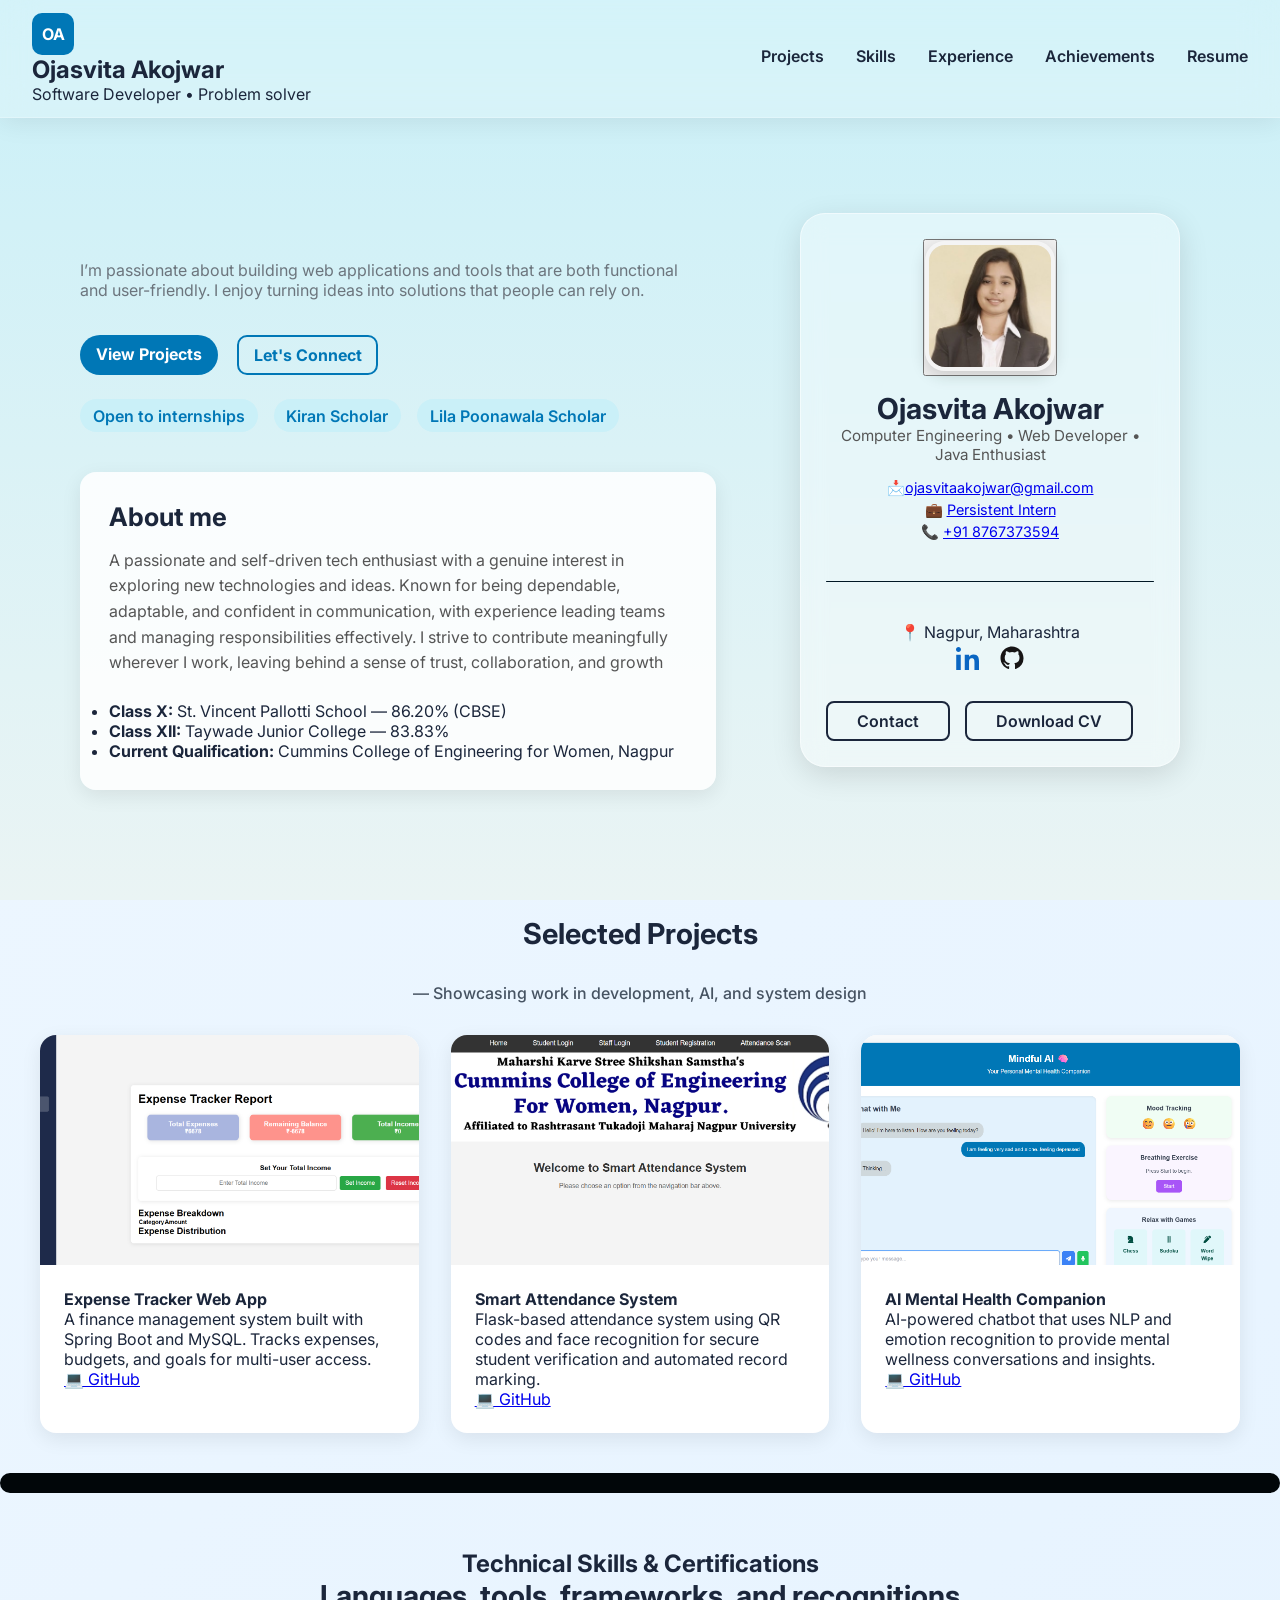
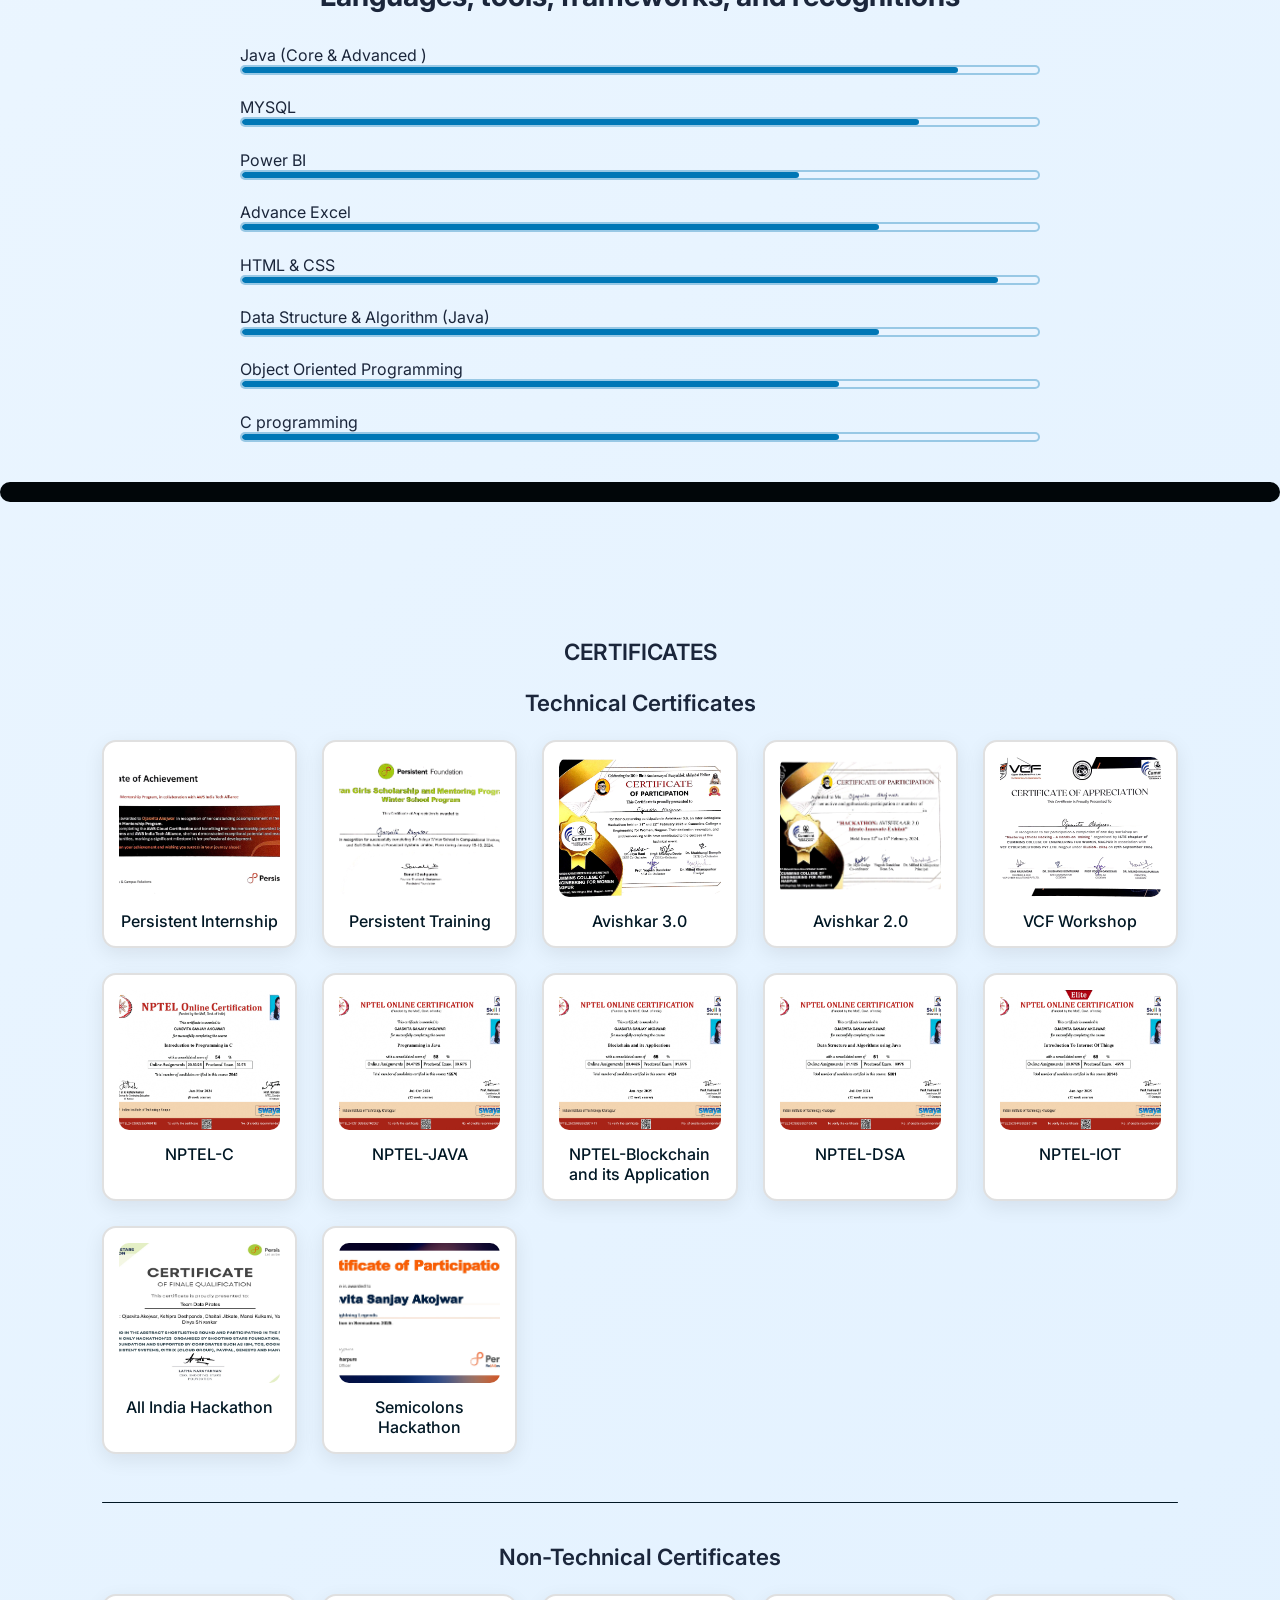
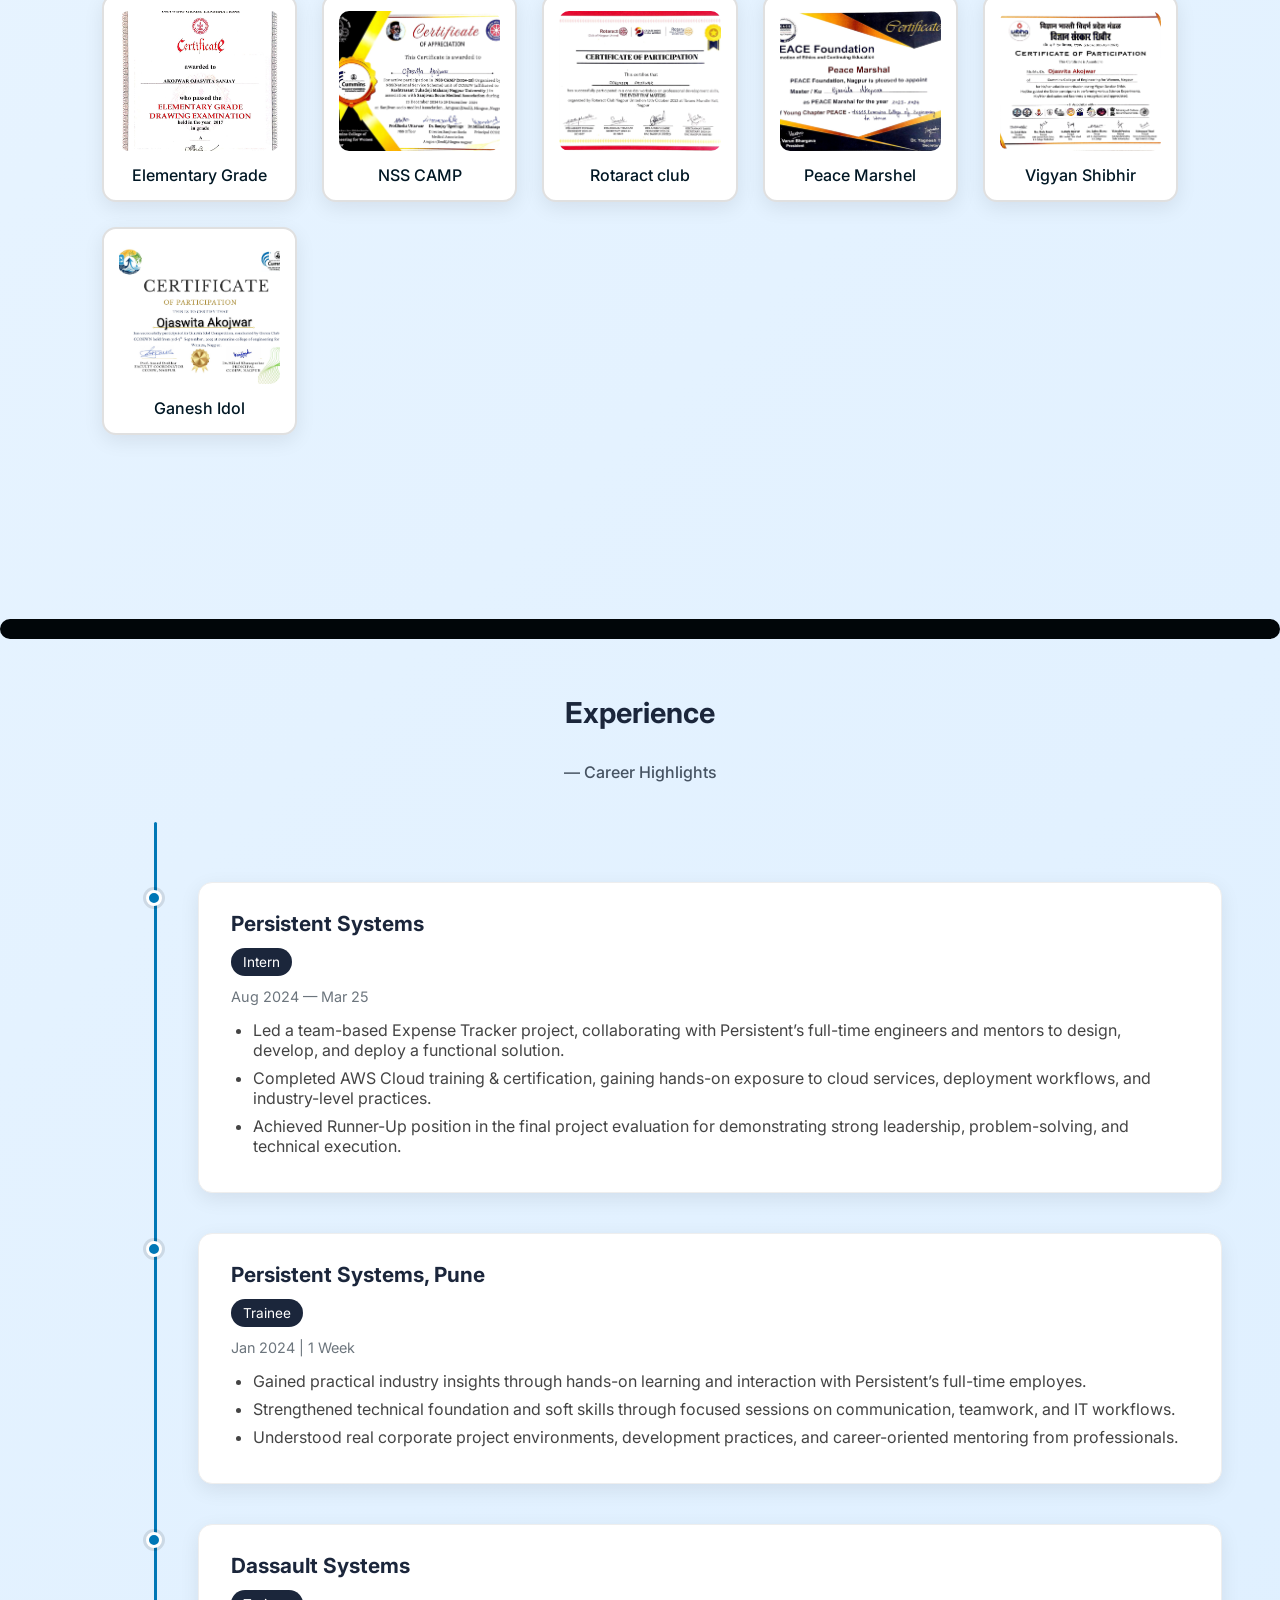
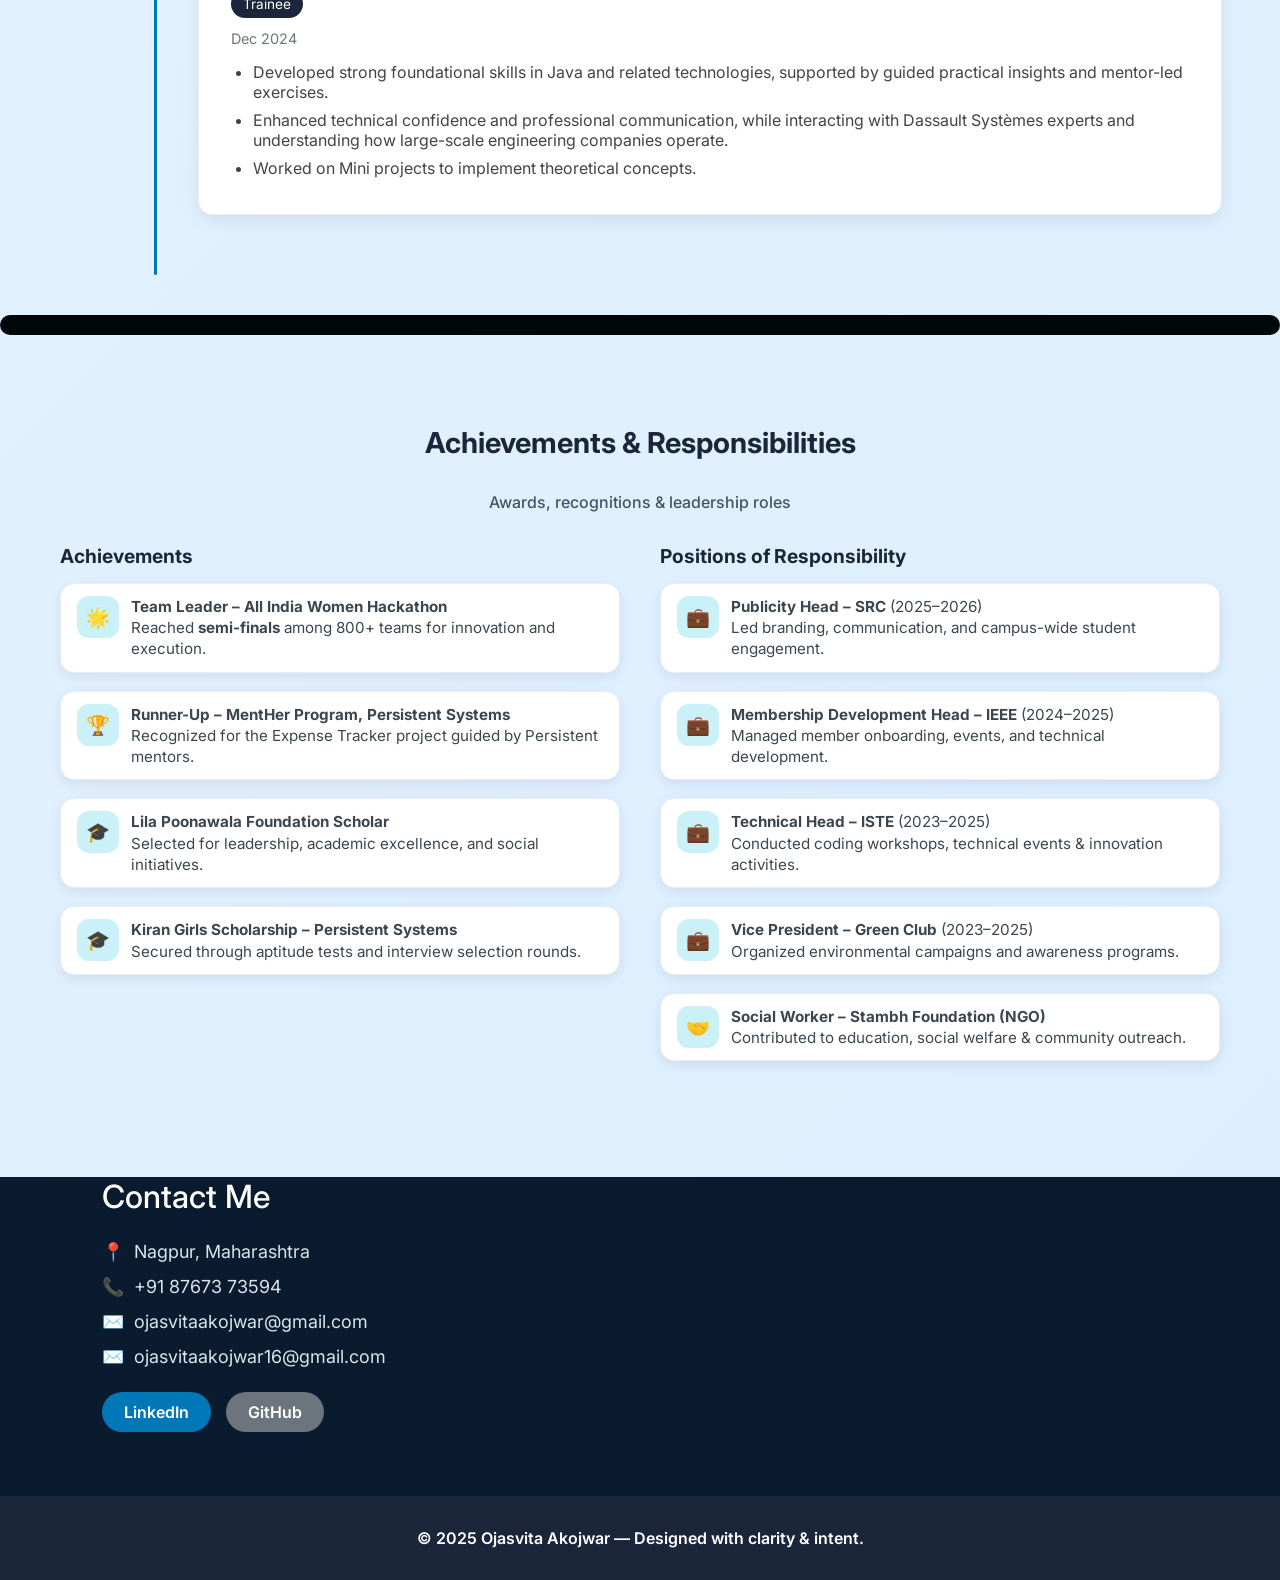
==== commit 692f9189: "Fix: Final absolute path for resume.pdf" ====
--- a/index.html
+++ b/index.html
@@ -25,7 +25,7 @@
         <a href="#skills">Skills</a>
         <a href="#experience">Experience</a>
         <a href="#achievements">Achievements</a>
-           <a href="resume.pdf">Resume</a>
+           <a href="/Ojasvita-portfolio/resume.pdf">Resume</a>
       </div>
     </div>
   </nav>
@@ -100,7 +100,7 @@
 
   <div class="contact-buttons">
     <a href="#contact" class="btn-outline-dark">Contact</a>
-    <a href="Resume.pdf" target="_blank" class="btn-outline-dark">Download CV</a>
+    <a href="/Ojasvita-portfolio/resume.pdf" target="_blank" class="btn-outline-dark">Download CV</a>
   </div>
 </div>
  
--- a/style.css
+++ b/style.css
@@ -295,12 +295,17 @@
   overflow: hidden;
   display: inline-block;
   font-weight: 700;
-  font-size: 3rem; /* increased size */
+  font-size: 3rem; 
   line-height: 1.2;
   position: relative;
-  padding-right: 10px; /* space for cursor so it doesn't overlap */
-}
-
+  padding-right: 10px; 
+  
+  /* **************************************** */
+  /* ADD THESE TWO LINES TO PREVENT JUMPING */
+  height: 3.6rem; 
+  min-height: 50px; 
+  /* **************************************** */
+}
 #typed-sentence .name {
   color: var(--blue);
 }
@@ -1031,3 +1036,16 @@
     
     /* You would need to add CSS/HTML for a mobile menu button here */
 }
+
+/* Media Query for small screens (Mobile Phones) */
+@media (max-width: 600px) {
+    /* Existing mobile fixes go here... */
+    
+    /* ADD THIS LINE: Hides the animated text on small devices */
+    #typed-sentence {
+        display: none !important;
+    }
+
+    /* You may need to adjust the padding of the element *above* the typed sentence
+       to recover some space, if needed. */
+}
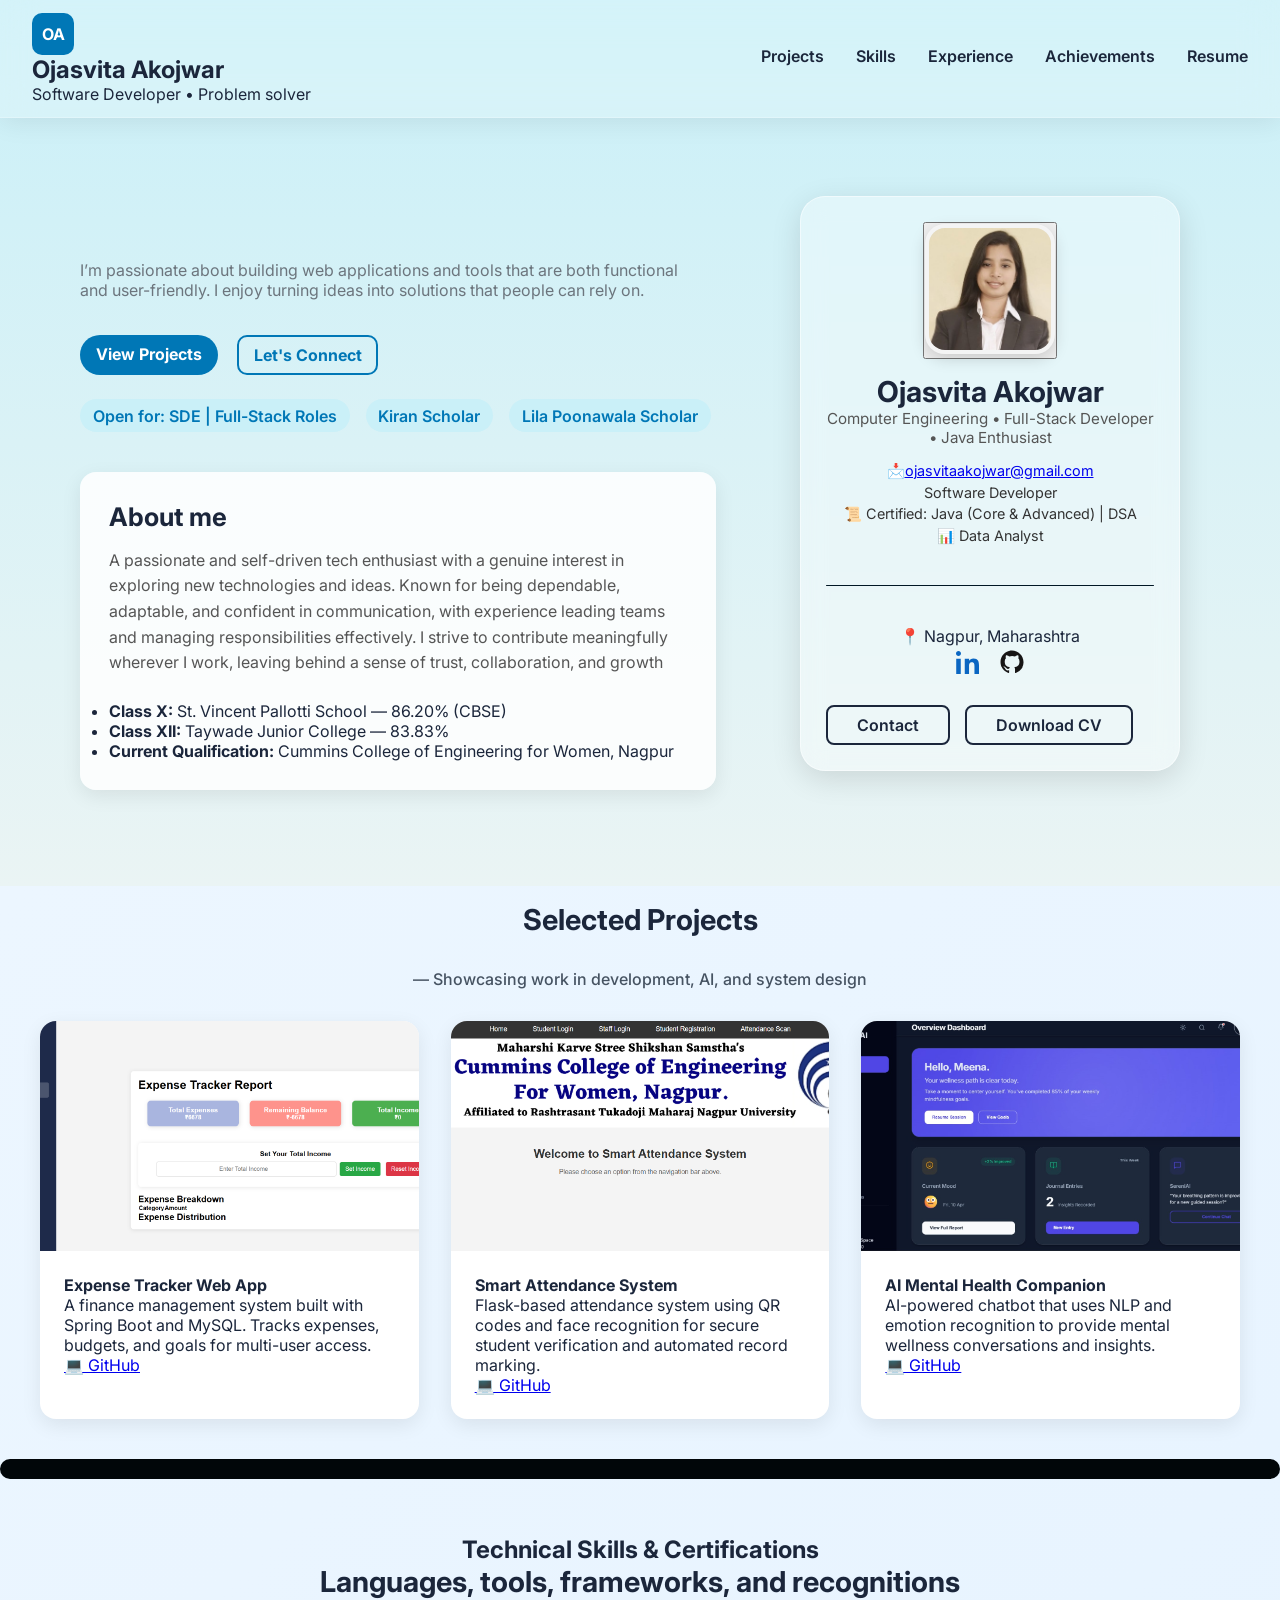
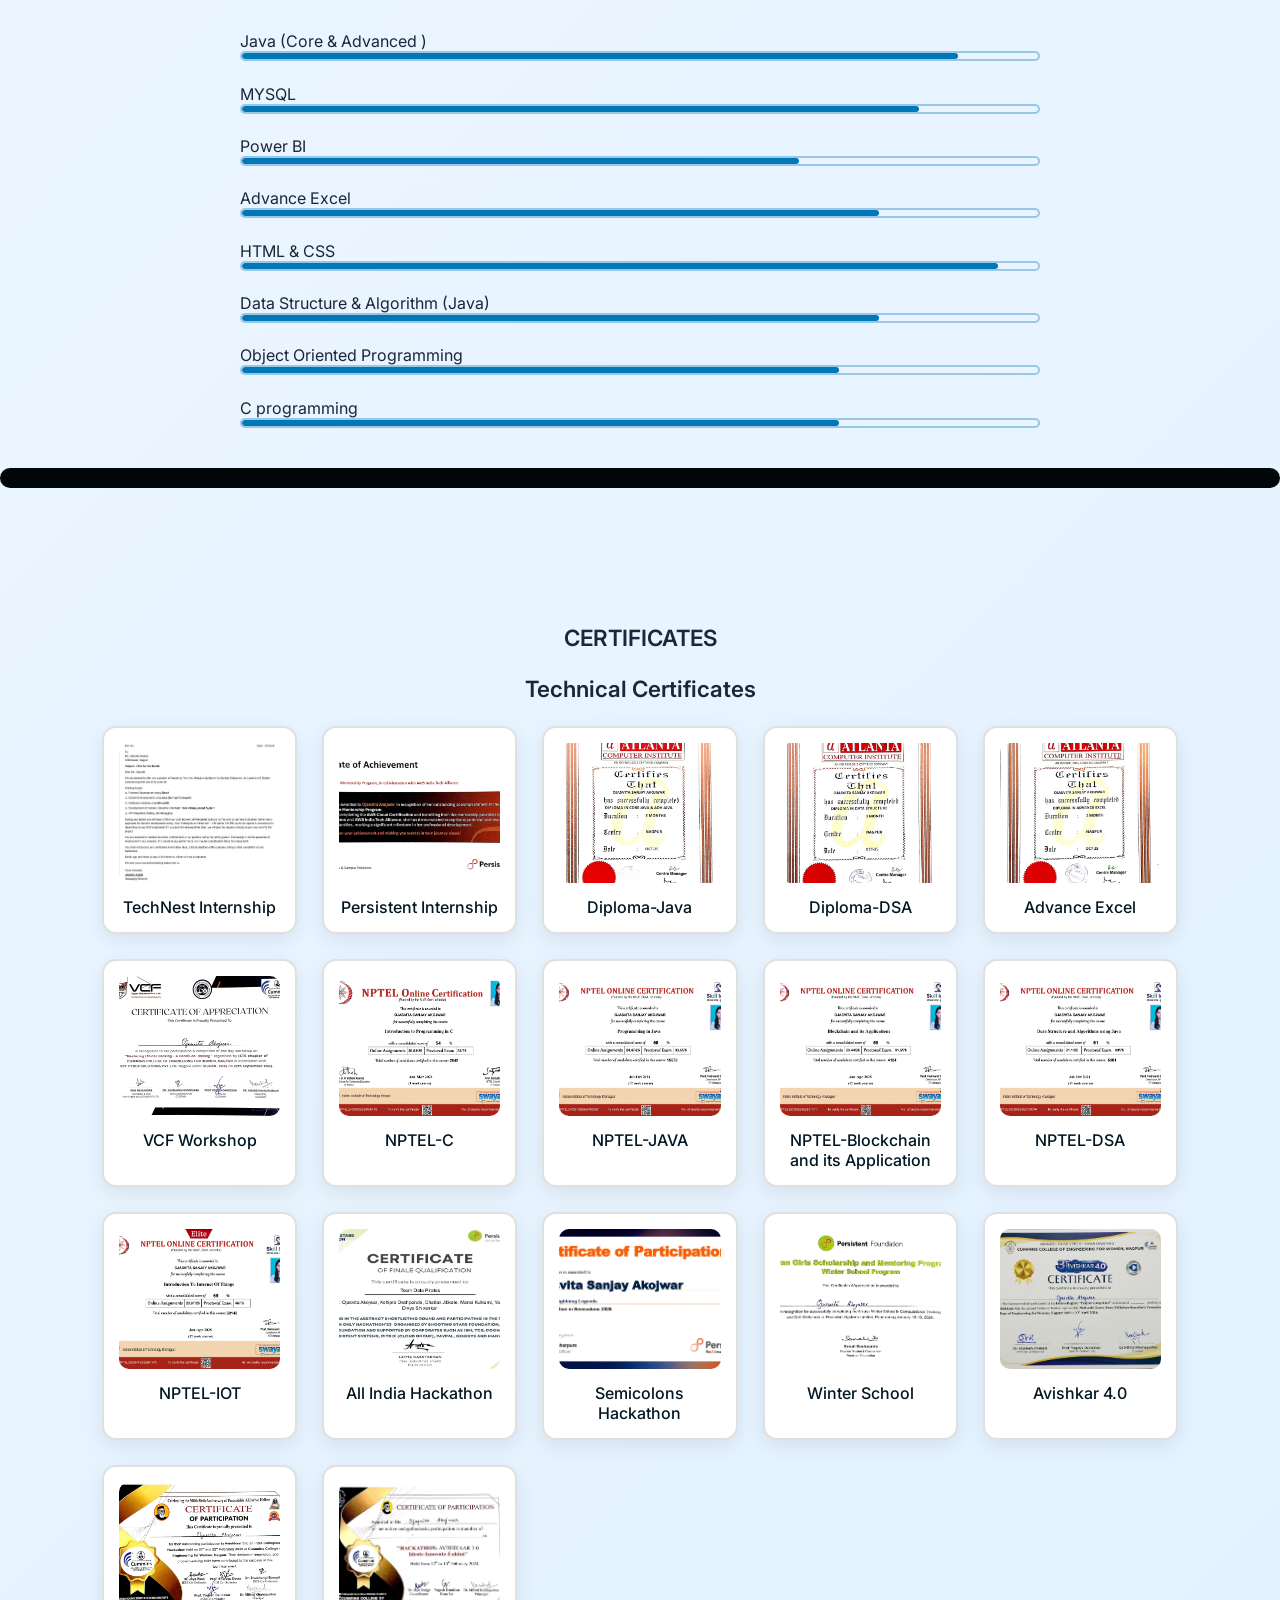
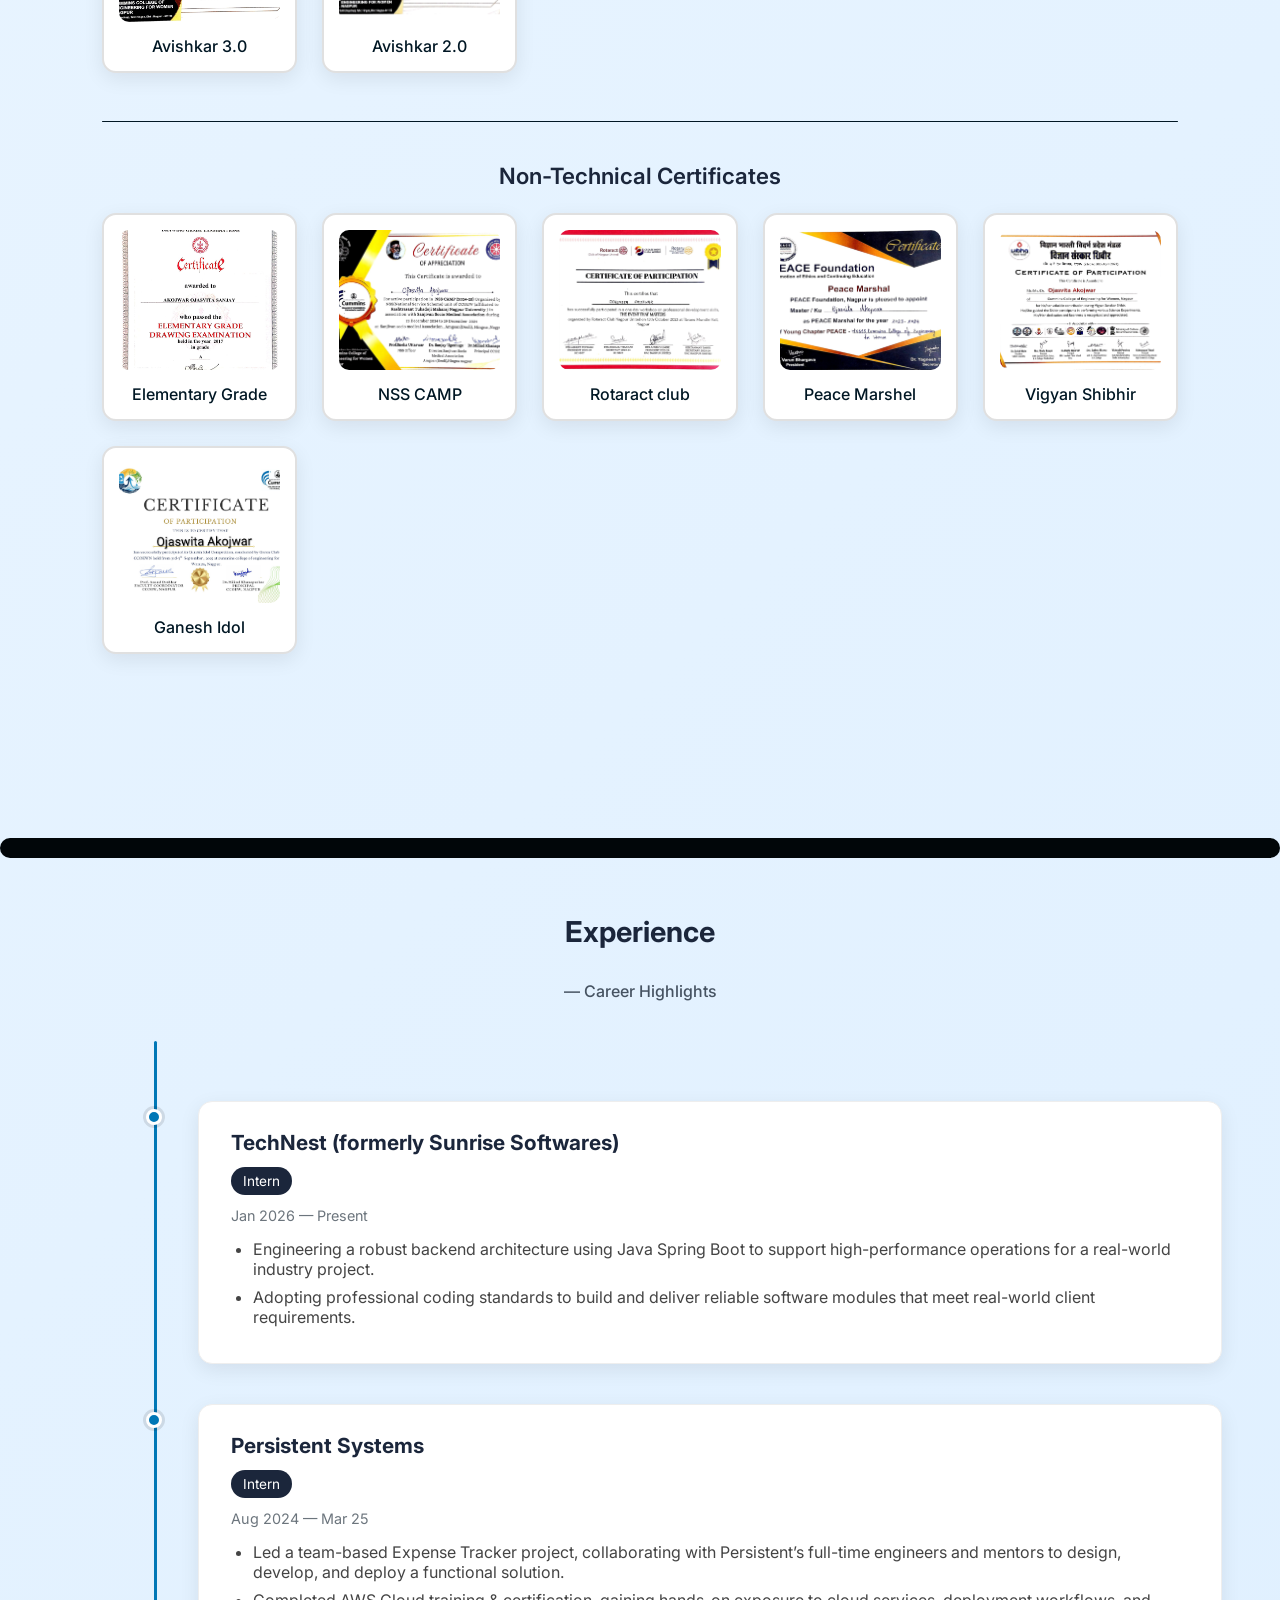
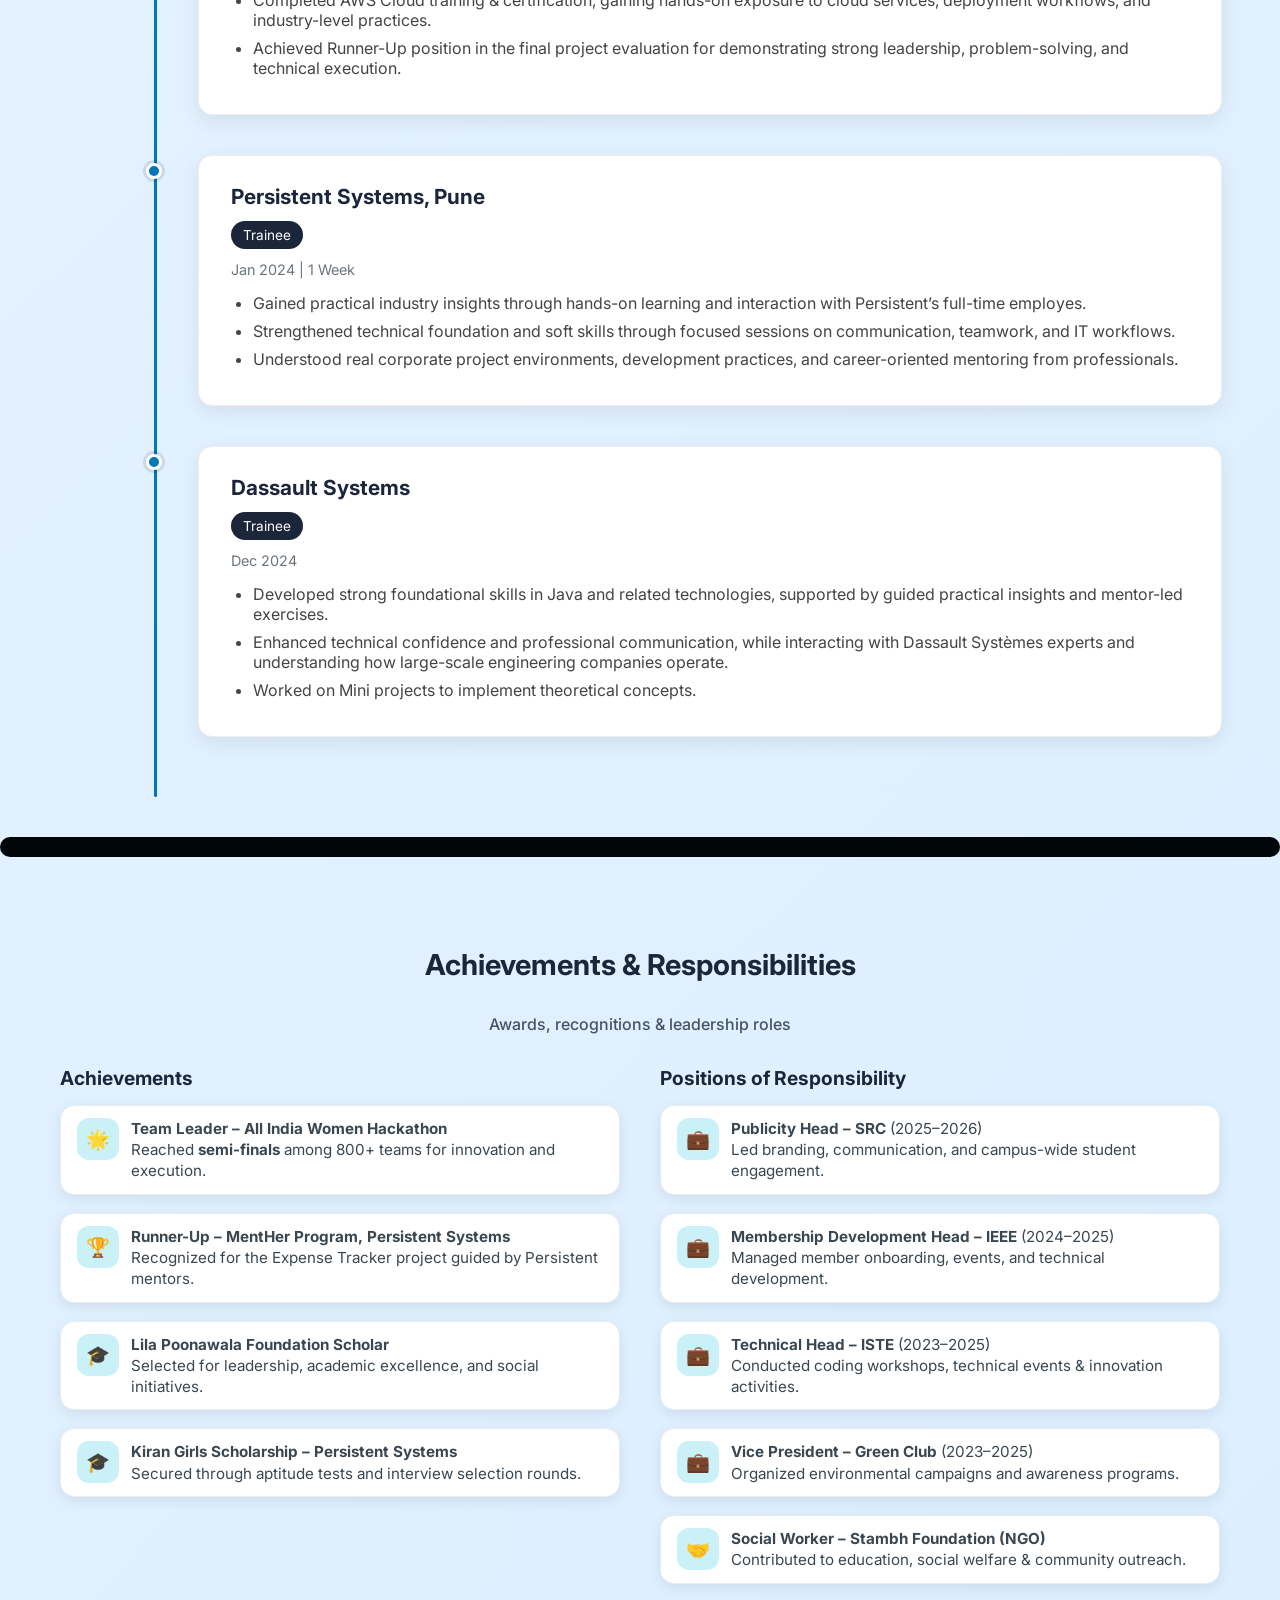
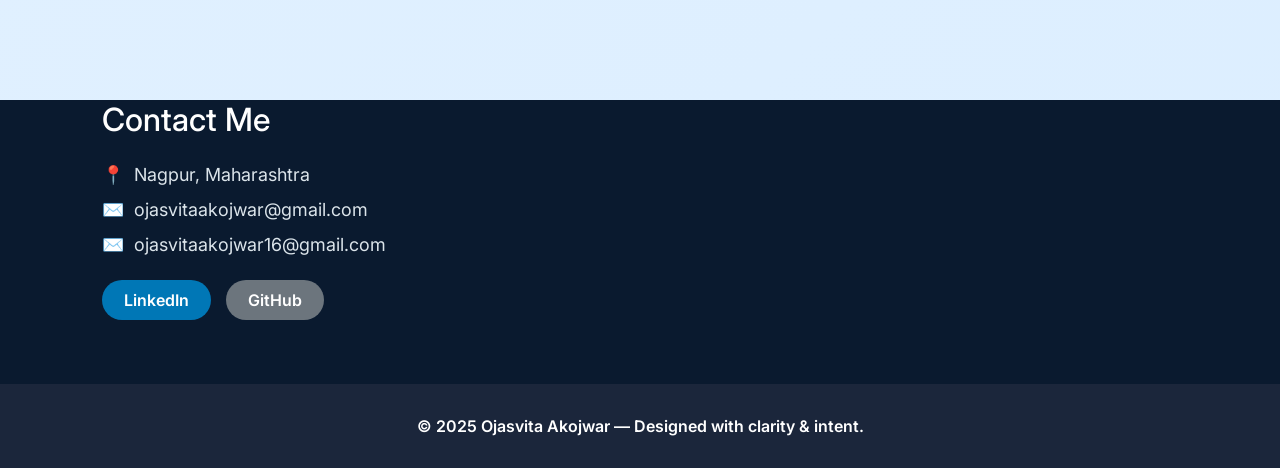
==== commit cc0361ed: "Fix resume path and add resume.pdf" ====
--- a/index.html
+++ b/index.html
@@ -25,7 +25,7 @@
         <a href="#skills">Skills</a>
         <a href="#experience">Experience</a>
         <a href="#achievements">Achievements</a>
-           <a href="/Ojasvita-portfolio/resume.pdf">Resume</a>
+           <a href="resume.pdf">Resume</a>
       </div>
     </div>
   </nav>
@@ -45,7 +45,7 @@
         </div>
 
         <div class="chips">
-          <div class="chip">Open to internships</div>
+          <div class="chip">Open for: SDE | Full-Stack Roles</div>
           <div class="chip">Kiran Scholar</div>
           <div class="chip">Lila Poonawala Scholar</div>
         </div>
@@ -75,14 +75,15 @@
   </button>
 
   <h2 class="contact-name">Ojasvita Akojwar</h2>
-  <p class="contact-tagline">Computer Engineering • Web Developer • Java Enthusiast</p>
+  <p class="contact-tagline">Computer Engineering • Full-Stack Developer • Java Enthusiast</p>
   
  
 
   <div class="contact-info">
     <p>📩<a href="mailto:ojasvitaakojwar@gmail.com">ojasvitaakojwar@gmail.com</a></p>
-    <p>💼 <a href="tel:+918767373594">Persistent Intern</a></p>
-    <p>📞 <a href="tel:+918767373594">+91 8767373594</a></p>
+    <p>Software Developer</a></p>
+    <p>📜 Certified: Java (Core & Advanced) | DSA</a></p>
+    <p>📊 Data Analyst</a></p>
     <p> <div class="divider"></div>📍 Nagpur, Maharashtra</p>
   </div>
 
@@ -91,7 +92,7 @@
   <path d="M4.98 3.5C4.98 4.88 3.86 6 2.5 6S0 4.88 0 3.5 1.12 1 2.5 1s2.48 1.12 2.48 2.5zM.22 8.75h4.55V24H.22V8.75zM8.75 8.75h4.36v2.08h.06c.61-1.15 2.11-2.37 4.34-2.37 4.64 0 5.5 3.05 5.5 7.01V24h-4.55v-7.59c0-1.81-.03-4.14-2.52-4.14-2.52 0-2.9 1.96-2.9 3.99V24H8.75V8.75z"></path>
 </svg>
 </a>
-    <a href="https://github.com/Ojasvita16/My-Projects" target="_blank"><svg height="24" width="24" viewBox="0 0 24 24" fill="#171515">
+    <a href="https://github.com/Ojasvita16" target="_blank"><svg height="24" width="24" viewBox="0 0 24 24" fill="#171515">
   <path d="M12 .5C5.73.5.5 5.73.5 12c0 5.08 3.29 9.39 7.86 10.92.58.11.79-.25.79-.56 0-.28-.01-1.02-.02-2-3.2.69-3.88-1.54-3.88-1.54-.53-1.33-1.3-1.68-1.3-1.68-1.06-.73.08-.72.08-.72 1.17.08 1.79 1.2 1.79 1.2 1.04 1.79 2.73 1.27 3.4.97.11-.75.41-1.27.74-1.56-2.55-.29-5.23-1.27-5.23-5.65 0-1.25.45-2.27 1.19-3.07-.12-.29-.52-1.47.11-3.06 0 0 .97-.31 3.18 1.17a11.1 11.1 0 0 1 5.8 0c2.2-1.48 3.17-1.17 3.17-1.17.64 1.59.24 2.77.12 3.06.74.8 1.19 1.82 1.19 3.07 0 4.39-2.69 5.35-5.25 5.63.42.36.8 1.08.8 2.18 0 1.58-.02 2.86-.02 3.25 0 .31.21.67.8.55A10.99 10.99 0 0 0 23.5 12c0-6.27-5.23-11.5-11.5-11.5z"/>
 </svg>
 </a>
@@ -100,7 +101,7 @@
 
   <div class="contact-buttons">
     <a href="#contact" class="btn-outline-dark">Contact</a>
-    <a href="/Ojasvita-portfolio/resume.pdf" target="_blank" class="btn-outline-dark">Download CV</a>
+    <a href="resume.pdf" target="_blank" class="btn-outline-dark">Download CV</a>
   </div>
 </div>
  
@@ -136,7 +137,7 @@
   
         <div class="project-links">
       
-          <a href="https://github.com/Ojasvita16/My-Projects" class="btn-code">💻 GitHub</a>
+          <a href="https://github.com/Ojasvita16/Expense-Tracker" class="btn-code">💻 GitHub</a>
         </div>
       </div>
     </div>
@@ -153,7 +154,7 @@
         
         <div class="project-links">
        
-          <a href="https://github.com/Ojasvita16/My-Projects" class="btn-code">💻 GitHub</a>
+          <a href="https://github.com/Ojasvita16/Smart-Attendance-System" class="btn-code">💻 GitHub</a>
         </div>
       </div>
     </div>
@@ -161,7 +162,7 @@
     <!-- Project 3 -->
     <div class="project-card">
       <div class="project-img">
-        <img src="mental-health.jpg" alt="AI Mental Health Companion">
+        <img src="mental-health.jpeg" alt="AI Mental Health Companion">
       </div>
       <div class="project-content">
         <h4>AI Mental Health Companion</h4>
@@ -169,7 +170,7 @@
           to provide mental wellness conversations and insights.</p>
         <div class="project-links">
         
-          <a href="https://github.com/Ojasvita16/My-Projects" class="btn-code">💻 GitHub</a>
+          <a href="https://github.com/Ojasvita16/Mental-Health-Companion" class="btn-code">💻 GitHub</a>
         </div>
       </div>
     </div>
@@ -247,23 +248,27 @@
 <div class="cert-grid">
 
   <div class="cert-card">
+    <img src="tech5.jpeg" onclick="openCert(this.src)">
+    <p class="cert-label">TechNest Internship</p>
+  </div>
+   <div class="cert-card">
     <img src="tech1.jpeg" onclick="openCert(this.src)">
     <p class="cert-label">Persistent Internship</p>
   </div>
 
   <div class="cert-card">
     <img src="tech2.jpeg" onclick="openCert(this.src)">
-    <p class="cert-label">Persistent Training</p>
+    <p class="cert-label">Diploma-Java</p>
   </div>
 
   <div class="cert-card">
     <img src="tech3.jpeg" onclick="openCert(this.src)">
-    <p class="cert-label">Avishkar 3.0</p>
+    <p class="cert-label">Diploma-DSA</p>
   </div>
 
   <div class="cert-card">
     <img src="tech4.jpeg" onclick="openCert(this.src)">
-    <p class="cert-label">Avishkar 2.0</p>
+    <p class="cert-label">Advance Excel </p>
   </div>
 
     <div class="cert-card">
@@ -288,7 +293,7 @@
     <p class="cert-label">NPTEL-DSA</p>
   </div>
     <div class="cert-card">
-    <img src="tch12.jpg" onclick="openCert(this.src)">
+    <img src="tech12.jpg" onclick="openCert(this.src)">
     <p class="cert-label">NPTEL-IOT</p>
   </div>
     <div class="cert-card">
@@ -298,6 +303,22 @@
     <div class="cert-card">
     <img src="tech14.jpg" onclick="openCert(this.src)">
     <p class="cert-label">Semicolons Hackathon</p>
+  </div>
+   <div class="cert-card">
+    <img src="tech15.jpg" onclick="openCert(this.src)">
+    <p class="cert-label">Winter School</p>
+  </div>
+   <div class="cert-card">
+    <img src="tech16.jpg" onclick="openCert(this.src)">
+    <p class="cert-label">Avishkar 4.0 </p>
+  </div>
+   <div class="cert-card">
+    <img src="tech17.jpg" onclick="openCert(this.src)">
+    <p class="cert-label">Avishkar 3.0</p>
+  </div>
+   <div class="cert-card">
+    <img src="tech18.jpg" onclick="openCert(this.src)">
+    <p class="cert-label">Avishkar 2.0</p>
   </div>
 </div>
 
@@ -363,6 +384,22 @@
   <div class="timeline">
 
     <!-- EXPERIENCE 1 -->
+
+      <div class="timeline-item">
+      <div class="timeline-dot"></div>
+      <div class="timeline-content">
+        <h4>TechNest (formerly Sunrise Softwares)</h4>
+        <span class="timeline-role">Intern</span>
+        <p class="timeline-duration">Jan 2026 — Present</p>
+
+        <ul>
+          <li>Engineering a robust backend architecture using Java Spring Boot to support high-performance operations for a real-world industry project.</li>
+          <li>Adopting professional coding standards to build and deliver reliable software modules that meet real-world client requirements.</li>
+        </ul>
+      </div>
+    </div>
+     <!-- EXPERIENCE 2 -->
+
     <div class="timeline-item">
       <div class="timeline-dot"></div>
       <div class="timeline-content">
@@ -377,7 +414,7 @@
         </ul>
       </div>
     </div>
-
+       <!-- EXPERIENCE 3 -->
      <div class="timeline-item">
       <div class="timeline-dot"></div>
       <div class="timeline-content">
@@ -393,7 +430,7 @@
       </div>
     </div>
 
-    <!-- EXPERIENCE 3 -->
+    <!-- EXPERIENCE 4 -->
     <div class="timeline-item">
       <div class="timeline-dot"></div>
       <div class="timeline-content">
@@ -506,10 +543,6 @@
     </div>
 
     <div class="contact-item">
-      📞 <a href="tel:+918767373594">+91 87673 73594</a>
-    </div>
-
-    <div class="contact-item">
       ✉️ <a href="mailto:ojasvitaakojwar@gmail.com">ojasvitaakojwar@gmail.com</a>
     </div>
 
@@ -519,7 +552,7 @@
 
     <div class="contact-buttons">
       <a href="https://www.linkedin.com/in/ojasvita-akojwar-b08a71256" class="btn-linkedin" target="_blank">LinkedIn</a>
-      <a href="https://github.com/Ojasvita16/My-Projects" class="btn-github" target="_blank">GitHub</a>
+      <a href="https://github.com/Ojasvita16" class="btn-github" target="_blank">GitHub</a>
     </div>
 
   </div>
--- a/style.css
+++ b/style.css
@@ -118,6 +118,7 @@
   padding: 11rem 5rem 6rem;
   min-height: 100vh;
   align-items: flex-start;
+  min-height: 400px;
   background: linear-gradient(180deg, var(--light-blue), #eaf4f4);
 }
 
@@ -136,6 +137,10 @@
   margin-bottom: 2.2rem;
   color: var(--muted);
   max-width: 60ch;
+}
+
+.hero-left {
+  min-height: 250px; 
 }
 
 
@@ -299,12 +304,9 @@
   line-height: 1.2;
   position: relative;
   padding-right: 10px; 
-  
-  /* **************************************** */
-  /* ADD THESE TWO LINES TO PREVENT JUMPING */
   height: 3.6rem; 
-  min-height: 50px; 
-  /* **************************************** */
+    min-height: 50px; 
+
 }
 #typed-sentence .name {
   color: var(--blue);
@@ -993,59 +995,23 @@
   font-weight: 700;
   color: var(--navy);
 }
-
-/* =========================================
-   MOBILE OVERHAUL (max-width 600px)
-========================================= */
-@media (max-width: 600px) {
-    /* 1. GENERAL PADDING & FONT SIZE REDUCTION */
-    .nav-inner {
-        padding: 0.8rem 1rem; /* Reduce side padding for phones */
+@media (max-width: 900px) {
+    /* **NEW PADDING:** Use an extremely large padding value to ensure content clears the nav bar */
+    .hero {
+        padding: 10rem 1rem 3rem !important; /* Increased top padding */
     }
     
-    .hero {
-        padding: 6rem 1rem 3rem; /* Reduce all padding drastically */
-    }
-    
-    .hero-left h2, #typed-sentence {
-        font-size: 2.2rem; /* Shrink large title */
-    }
-    
-    /* 2. CONTACT CARD (Ensure it centers and shrinks slightly) */
-    .contact-card.pro {
-        width: 100%; /* Full width */
-        margin-top: 2rem;
-    }
-    
-    /* 3. TIMELINE FIX */
-    .timeline::before,
-    .timeline-dot {
-        left: 30px; /* Move line much closer to the edge */
-    }
-
-    .timeline-content {
-        width: calc(100% - 70px); /* Fill most of the screen */
-        left: 70px; /* Push content closer to the line */
-        padding: 20px;
-    }
-    
-    /* 4. NAVBAR (Placeholder for Hamburger - requires JS/HTML change) */
-    .nav-links {
-        display: none; /* Hide links on mobile */
-    }
-    
-    /* You would need to add CSS/HTML for a mobile menu button here */
-}
-
-/* Media Query for small screens (Mobile Phones) */
-@media (max-width: 600px) {
-    /* Existing mobile fixes go here... */
-    
-    /* ADD THIS LINE: Hides the animated text on small devices */
+    /* Hides the animated text and forces NO space */
     #typed-sentence {
         display: none !important;
+        height: 0 !important; 
     }
 
-    /* You may need to adjust the padding of the element *above* the typed sentence
-       to recover some space, if needed. */
-}
+    /* Hides navigation links and aligns logo left */
+    .nav-links {
+        display: none !important;
+    }
+    .nav-inner {
+        justify-content: flex-start !important; 
+    }
+}
